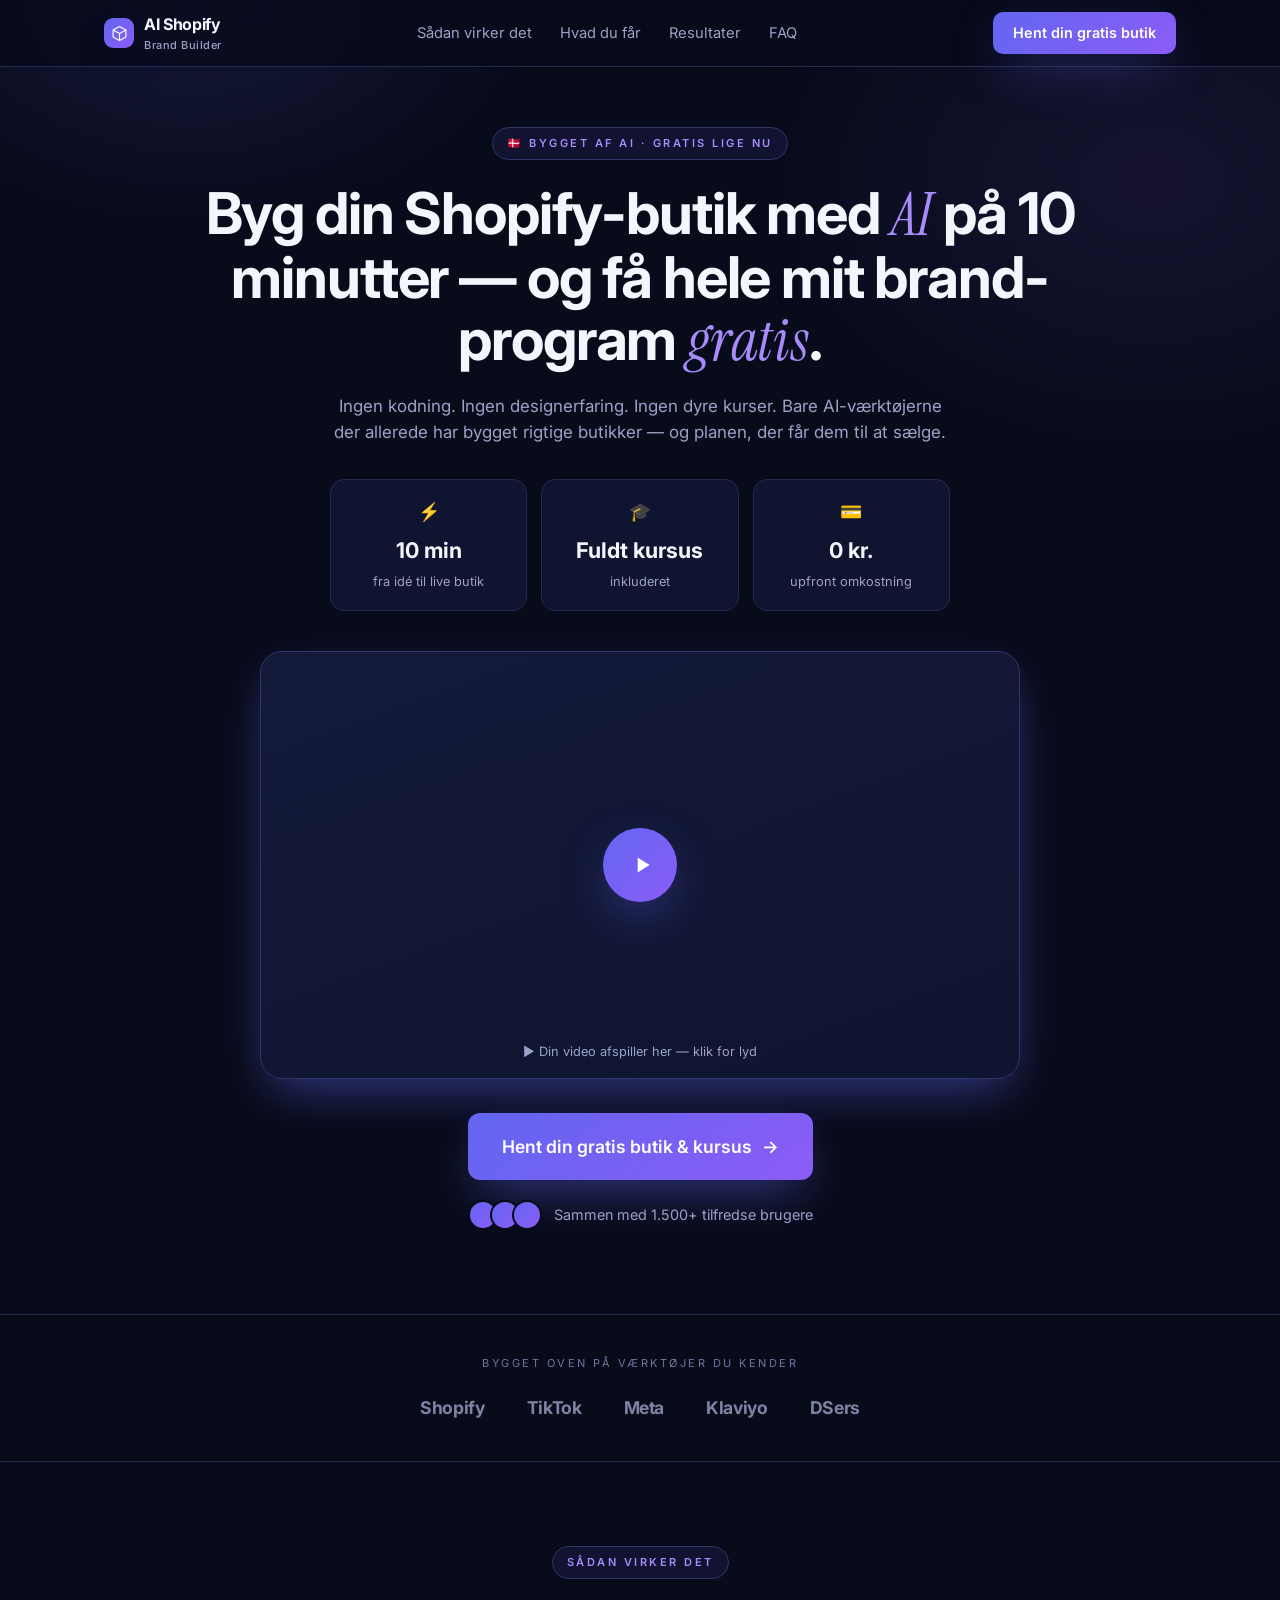
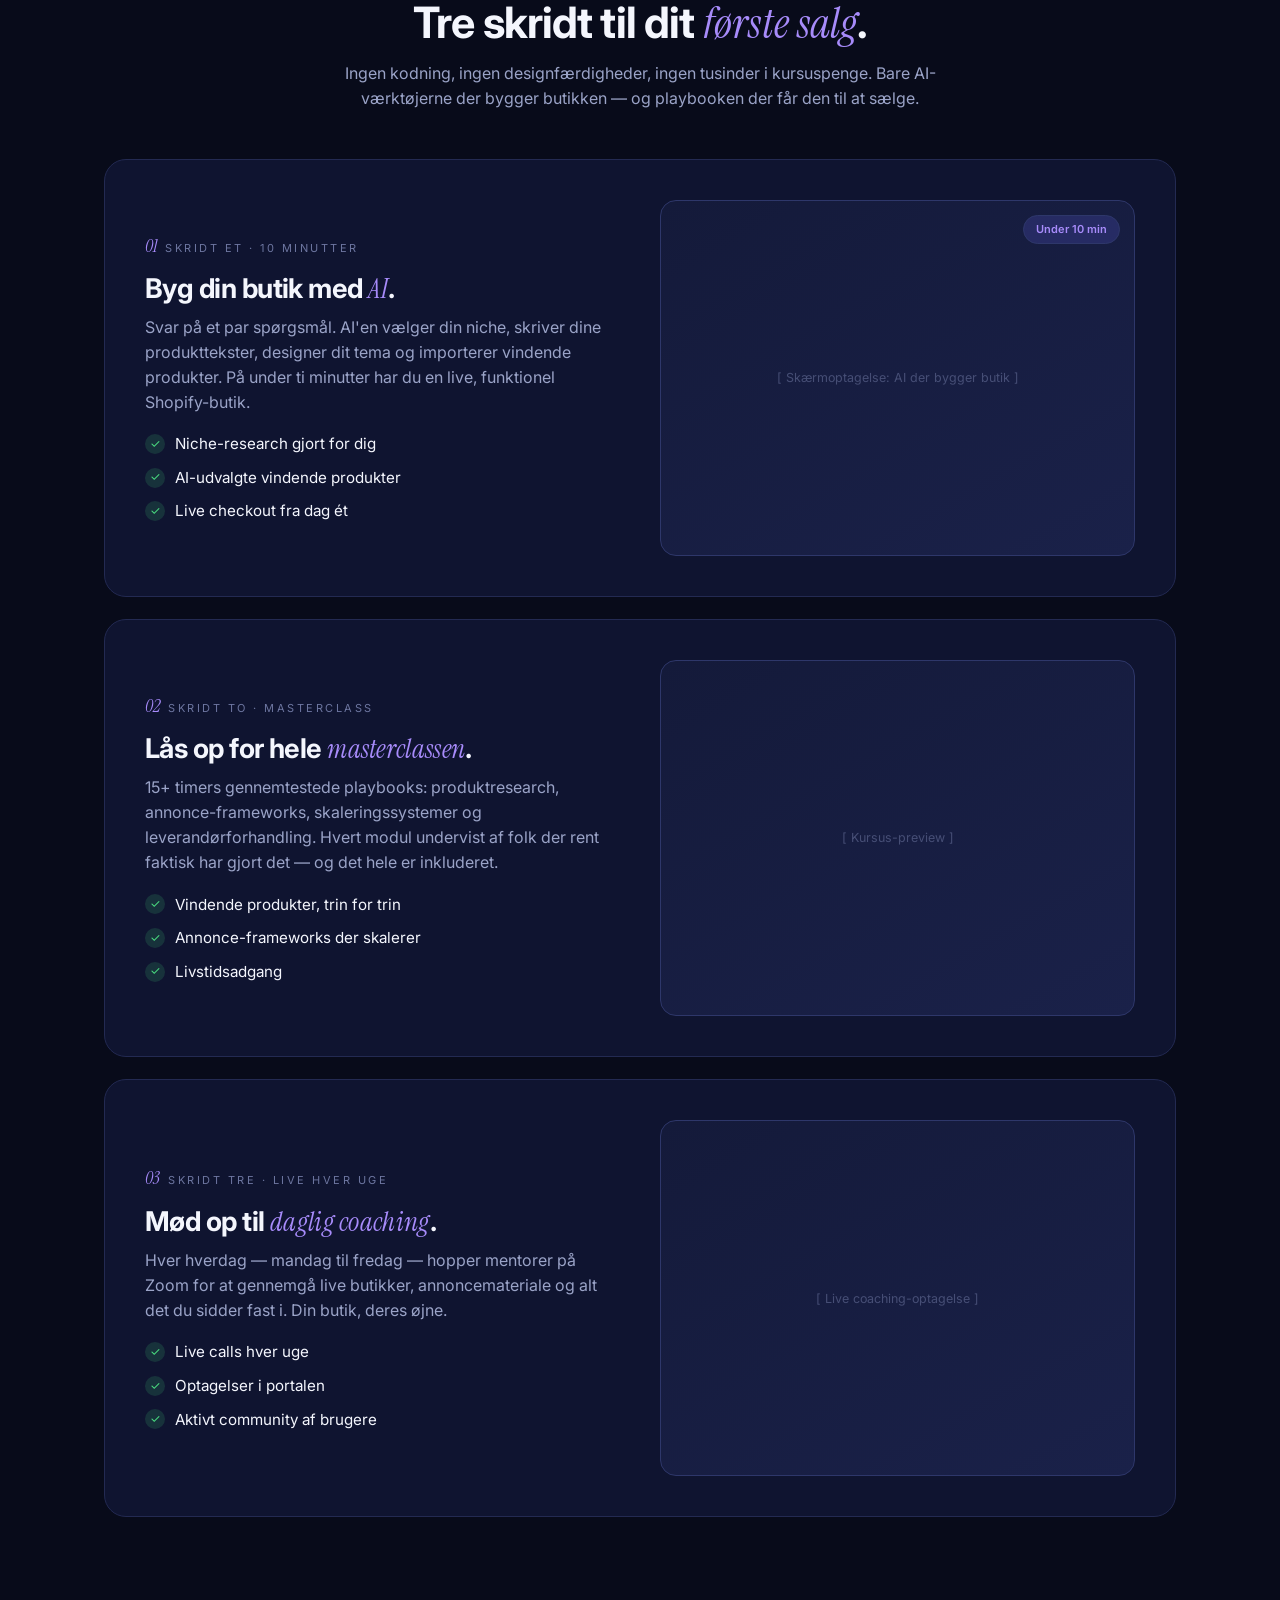
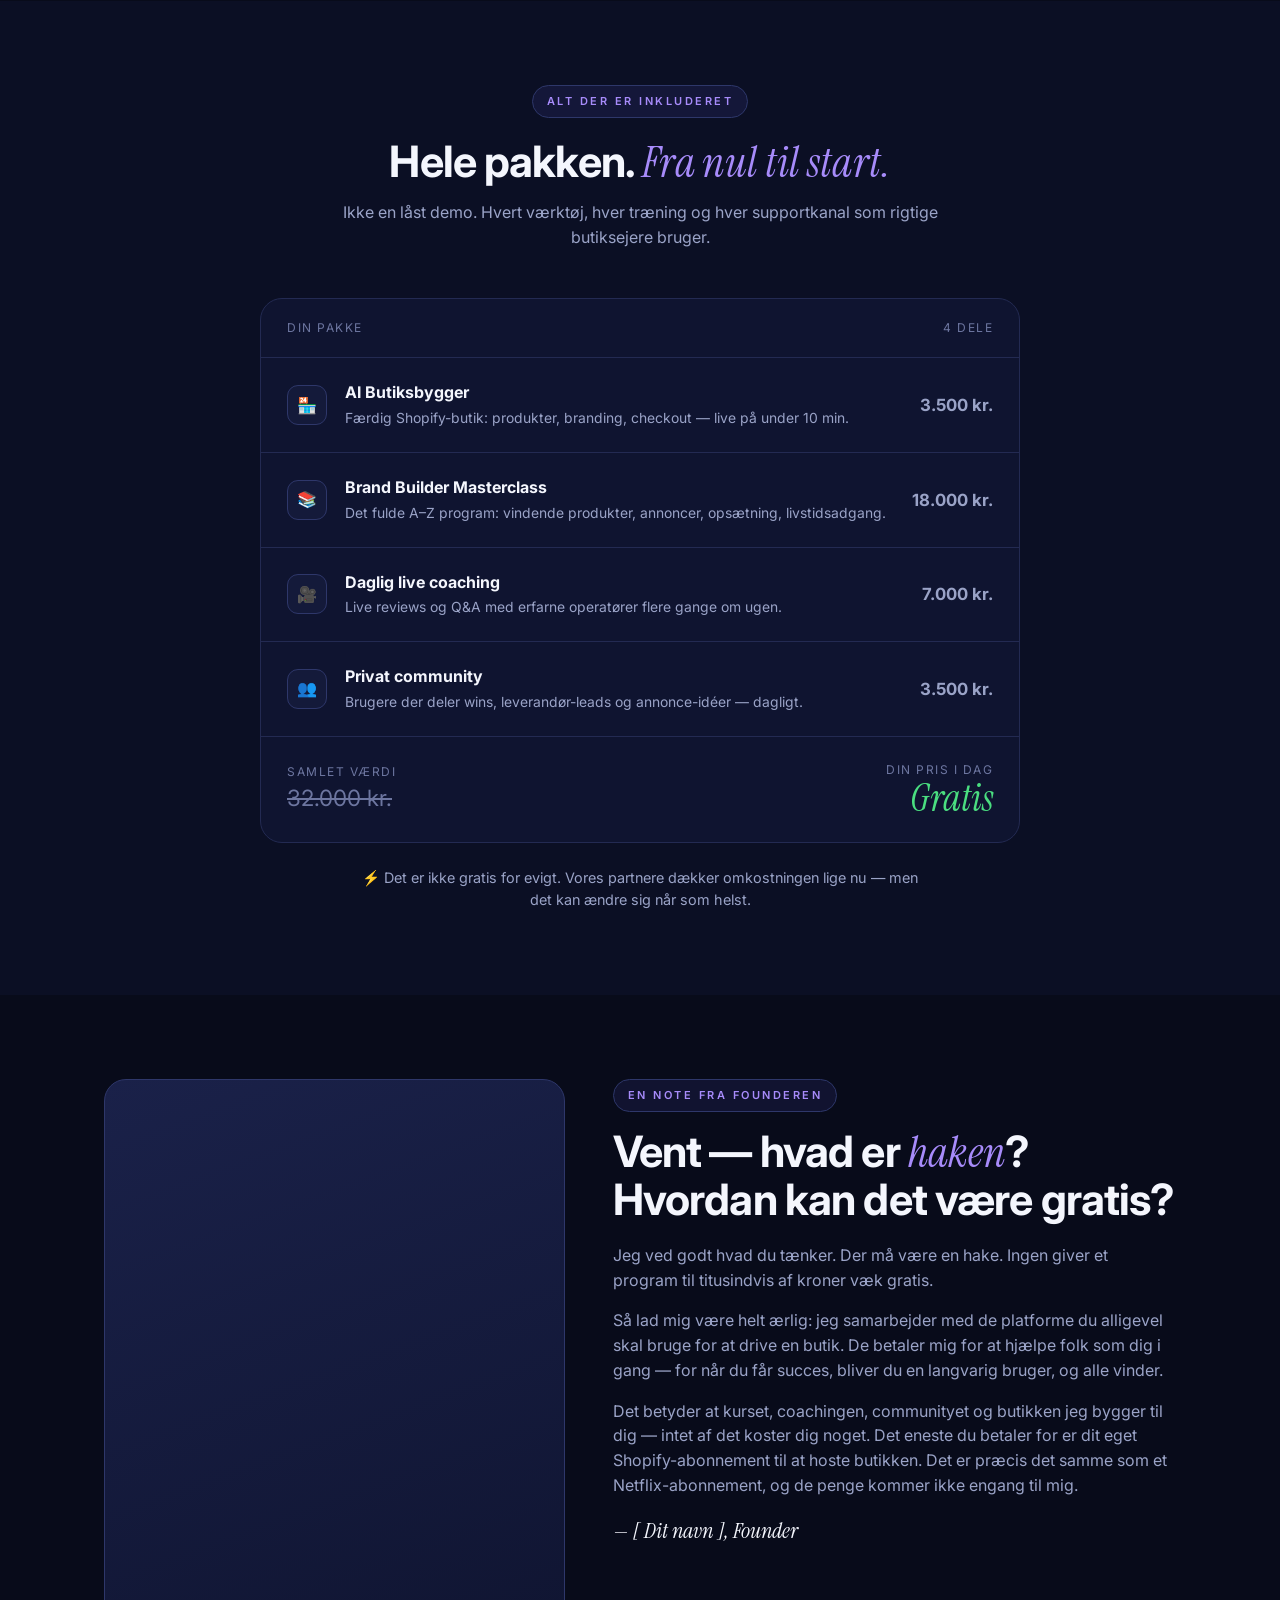
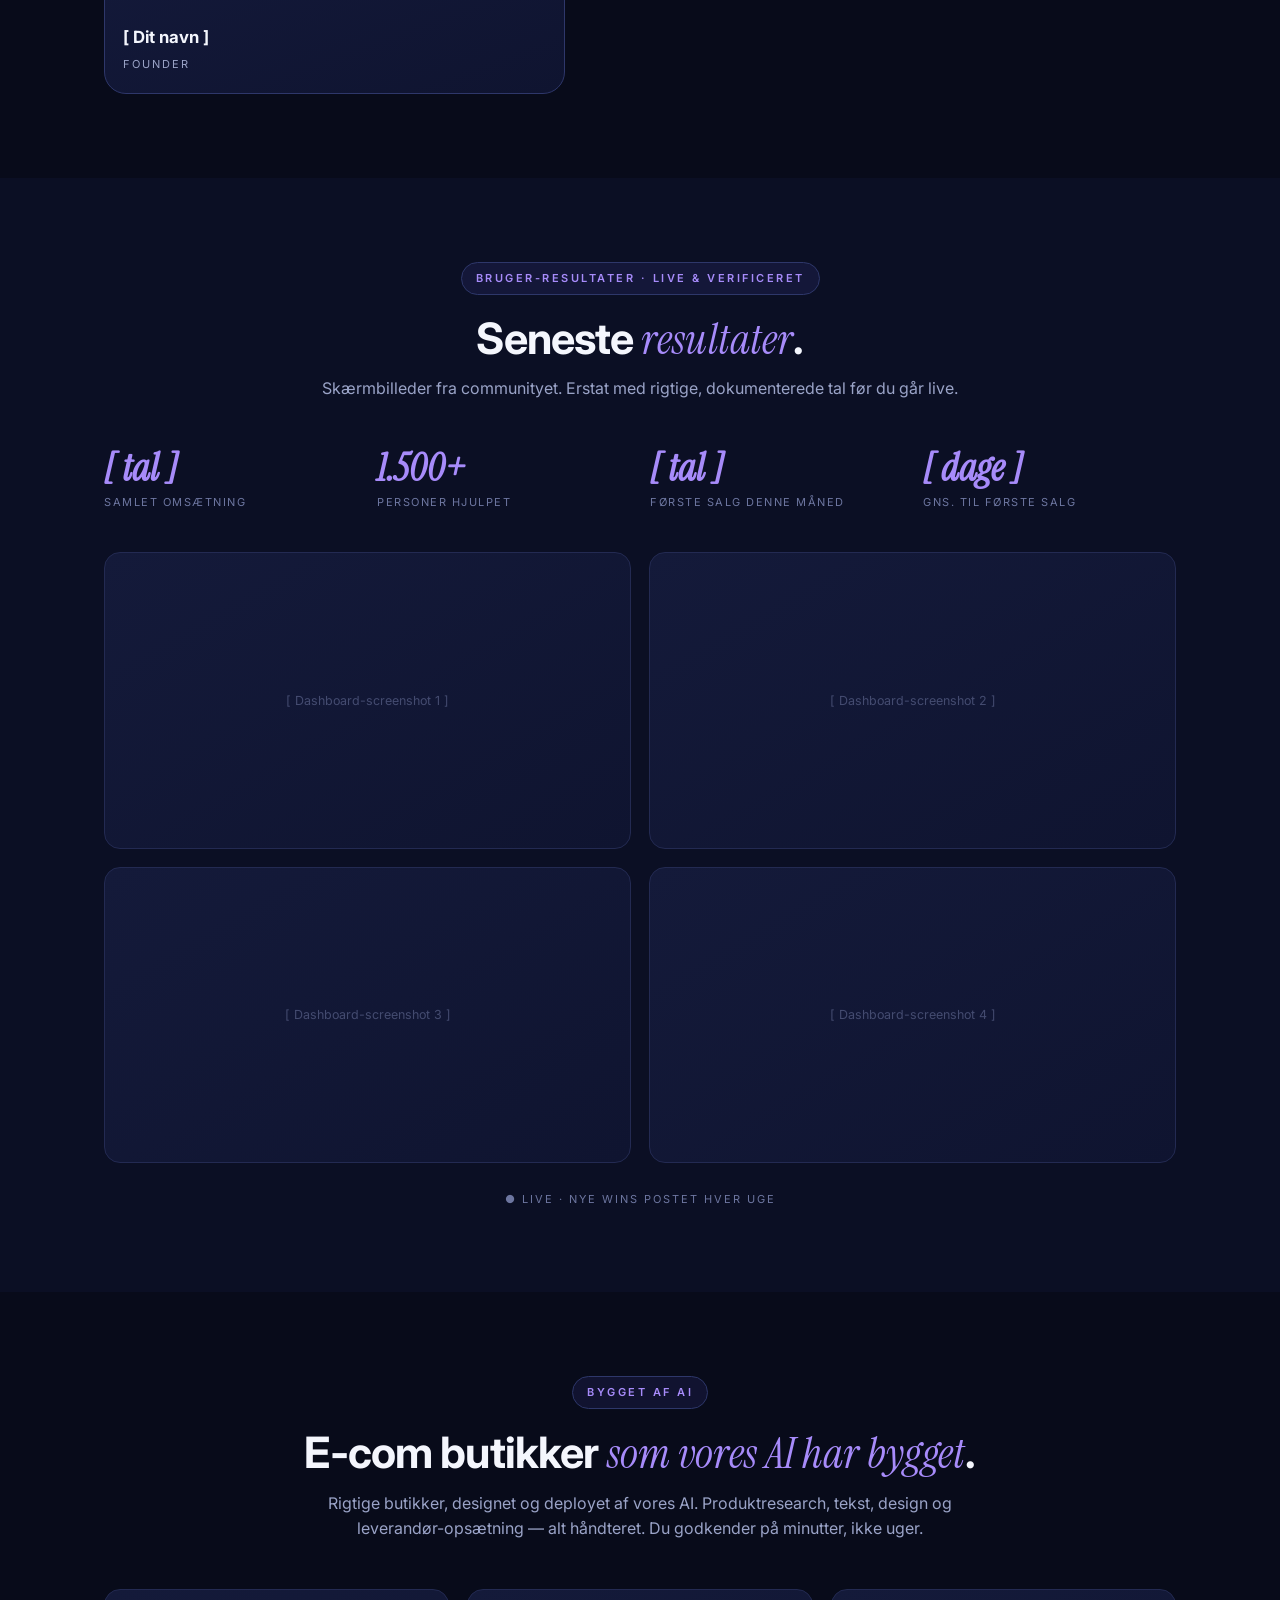
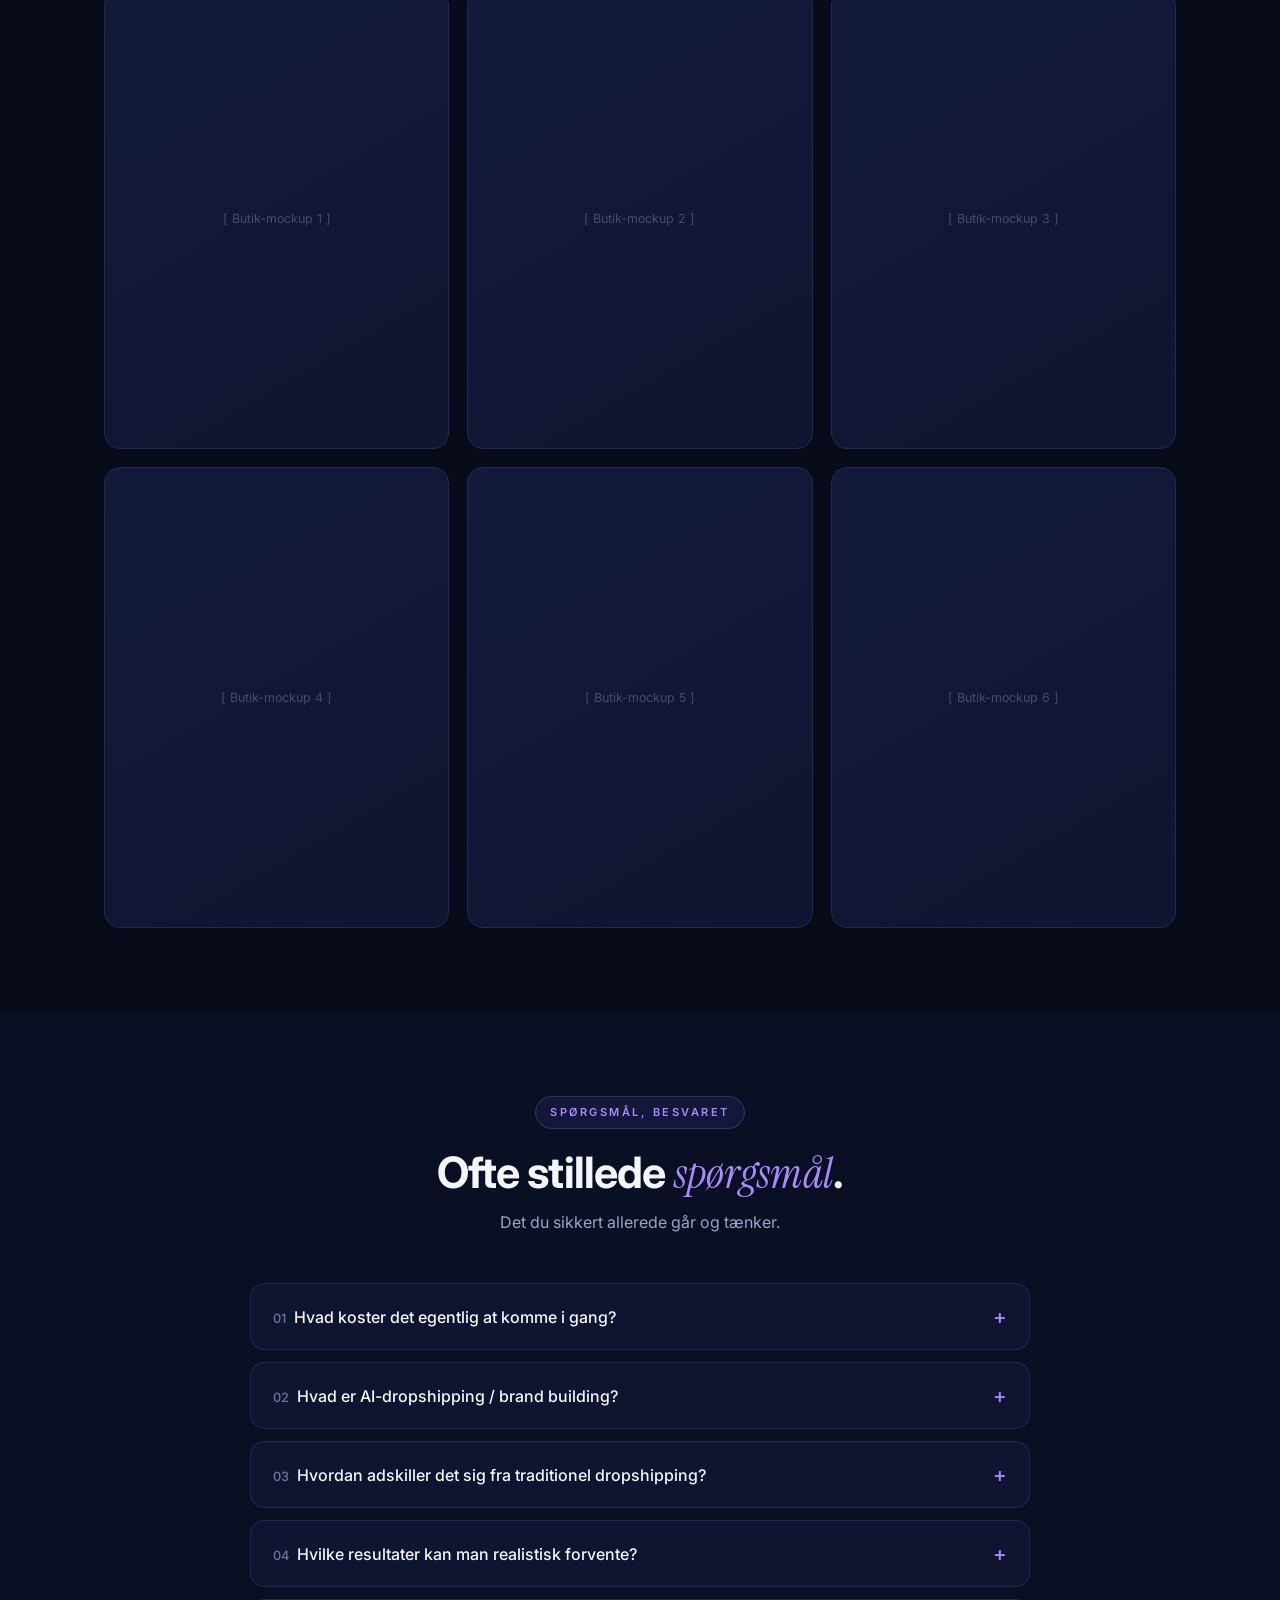
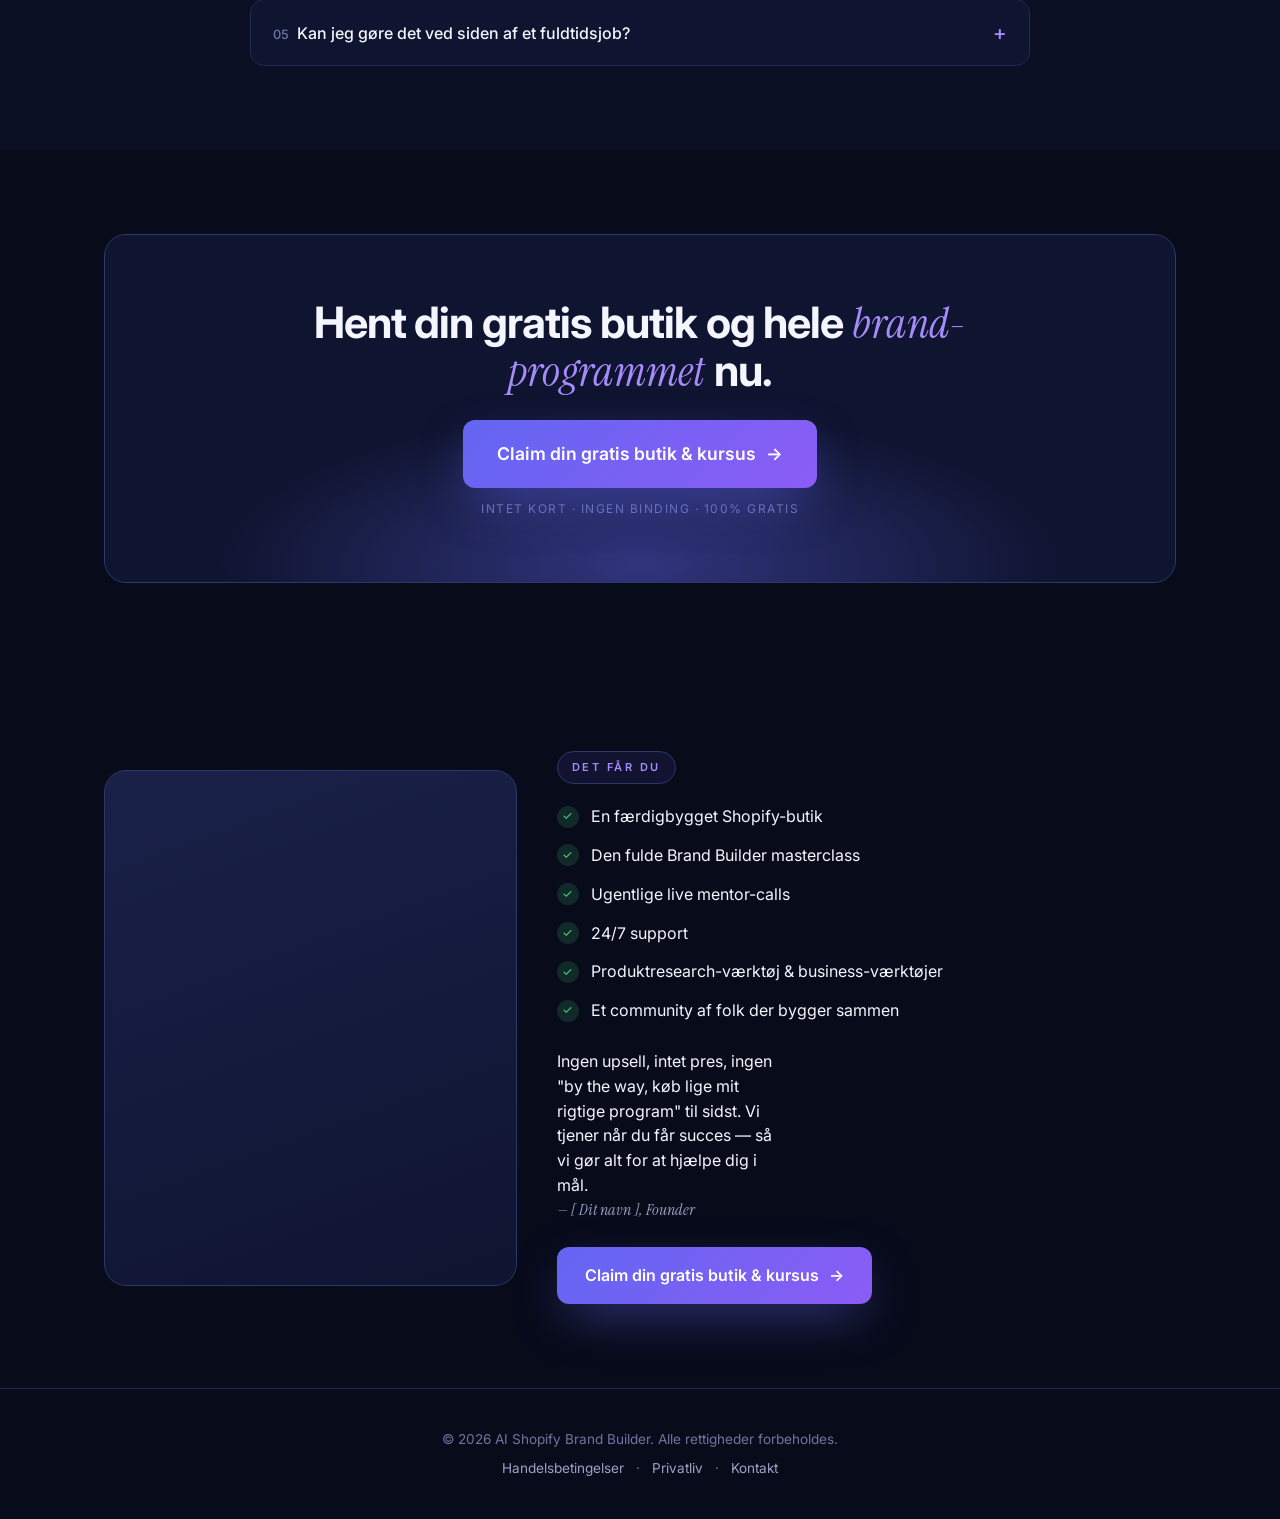
==== index.html @ dec0affe "Add files via upload" ====
<!DOCTYPE html>
<html lang="da">
<head>
  <meta charset="UTF-8" />
  <meta name="viewport" content="width=device-width, initial-scale=1.0" />
  <title>AI Shopify Brand Builder — Byg din butik med AI på 10 minutter</title>
  <meta name="description" content="Byg en færdig Shopify-butik med AI på under 10 minutter og få adgang til hele brand-programmet. Ingen kodning, ingen erfaring." />
  <link rel="preconnect" href="https://fonts.googleapis.com" />
  <link rel="preconnect" href="https://fonts.gstatic.com" crossorigin />
  <link href="https://fonts.googleapis.com/css2?family=Inter:wght@400;500;600;700&family=Instrument+Serif:ital@0;1&display=swap" rel="stylesheet" />
  <link rel="stylesheet" href="styles.css" />
</head>
<body>

  <!-- =============== NAV =============== -->
  <header class="nav">
    <div class="wrap row">
      <a class="brand" href="#">
        <span class="mark" aria-hidden="true">
          <svg viewBox="0 0 24 24" fill="none"><path d="M12 2 3 7v10l9 5 9-5V7l-9-5Z" stroke="#fff" stroke-width="1.6" stroke-linejoin="round"/><path d="M12 12 3 7M12 12l9-5M12 12v10" stroke="#fff" stroke-width="1.6" stroke-linejoin="round"/></svg>
        </span>
        <span>AI Shopify<br><small>Brand Builder</small></span>
      </a>
      <nav class="nav-links">
        <a href="#how">Sådan virker det</a>
        <a href="#included">Hvad du får</a>
        <a href="#results">Resultater</a>
        <a href="#faq">FAQ</a>
      </nav>
      <a class="btn" href="#claim">Hent din gratis butik</a>
    </div>
  </header>

  <!-- =============== HERO =============== -->
  <section class="hero">
    <div class="wrap">
      <span class="eyebrow">🇩🇰 Bygget af AI · Gratis lige nu</span>
      <h1>Byg din Shopify-butik med <em>AI</em> på 10 minutter — og få hele mit brand-program <em>gratis</em>.</h1>
      <p class="lead">Ingen kodning. Ingen designerfaring. Ingen dyre kurser. Bare AI-værktøjerne der allerede har bygget rigtige butikker — og planen, der får dem til at sælge.</p>

      <div class="hero-stats">
        <div class="stat-chip">
          <div class="ico">⚡</div>
          <b>10 min</b><span>fra idé til live butik</span>
        </div>
        <div class="stat-chip">
          <div class="ico">🎓</div>
          <b>Fuldt kursus</b><span>inkluderet</span>
        </div>
        <div class="stat-chip">
          <div class="ico">💳</div>
          <b>0 kr.</b><span>upfront omkostning</span>
        </div>
      </div>

      <!-- VSL: replace this block with your video embed (YouTube/Wistia/Vimeo iframe) -->
      <div class="vsl" role="button" tabindex="0" aria-label="Afspil video" data-video>
        <div class="play" aria-hidden="true"><svg viewBox="0 0 24 24" fill="#fff"><path d="M8 5v14l11-7L8 5Z"/></svg></div>
        <div class="vsl-label">▶ Din video afspiller her — klik for lyd</div>
      </div>

      <div class="hero-cta">
        <a class="btn lg" href="#claim">Hent din gratis butik &amp; kursus <span class="arrow">→</span></a>
        <div class="social-proof">
          <div class="avatars" aria-hidden="true"><span></span><span></span><span></span></div>
          <span>Sammen med 1.500+ tilfredse brugere</span>
        </div>
      </div>
    </div>
  </section>

  <!-- =============== PARTNERS =============== -->
  <div class="partners">
    <div class="wrap">
      <div class="label">Bygget oven på værktøjer du kender</div>
      <!-- Only list partners you actually work with. These are placeholders. -->
      <div class="partner-row">
        <span>Shopify</span><span>TikTok</span><span>Meta</span><span>Klaviyo</span><span>DSers</span>
      </div>
    </div>
  </div>

  <!-- =============== HOW IT WORKS =============== -->
  <section id="how">
    <div class="wrap">
      <div class="section-head">
        <span class="eyebrow">Sådan virker det</span>
        <h2>Tre skridt til dit <em>første salg</em>.</h2>
        <p>Ingen kodning, ingen designfærdigheder, ingen tusinder i kursuspenge. Bare AI-værktøjerne der bygger butikken — og playbooken der får den til at sælge.</p>
      </div>

      <div class="steps">
        <!-- Step 1 -->
        <article class="step">
          <div class="step-body">
            <div><span class="num">01</span><span class="kicker">Skridt et · 10 minutter</span></div>
            <h3>Byg din butik med <em>AI</em>.</h3>
            <p>Svar på et par spørgsmål. AI'en vælger din niche, skriver dine produkttekster, designer dit tema og importerer vindende produkter. På under ti minutter har du en live, funktionel Shopify-butik.</p>
            <ul class="checks">
              <li><span class="tick">✓</span> Niche-research gjort for dig</li>
              <li><span class="tick">✓</span> AI-udvalgte vindende produkter</li>
              <li><span class="tick">✓</span> Live checkout fra dag ét</li>
            </ul>
          </div>
          <div class="step-media"><span class="badge">Under 10 min</span><span class="ph">[ Skærmoptagelse: AI der bygger butik ]</span></div>
        </article>

        <!-- Step 2 -->
        <article class="step">
          <div class="step-body">
            <div><span class="num">02</span><span class="kicker">Skridt to · masterclass</span></div>
            <h3>Lås op for hele <em>masterclassen</em>.</h3>
            <p>15+ timers gennemtestede playbooks: produktresearch, annonce-frameworks, skaleringssystemer og leverandørforhandling. Hvert modul undervist af folk der rent faktisk har gjort det — og det hele er inkluderet.</p>
            <ul class="checks">
              <li><span class="tick">✓</span> Vindende produkter, trin for trin</li>
              <li><span class="tick">✓</span> Annonce-frameworks der skalerer</li>
              <li><span class="tick">✓</span> Livstidsadgang</li>
            </ul>
          </div>
          <div class="step-media"><span class="ph">[ Kursus-preview ]</span></div>
        </article>

        <!-- Step 3 -->
        <article class="step">
          <div class="step-body">
            <div><span class="num">03</span><span class="kicker">Skridt tre · live hver uge</span></div>
            <h3>Mød op til <em>daglig coaching</em>.</h3>
            <p>Hver hverdag — mandag til fredag — hopper mentorer på Zoom for at gennemgå live butikker, annoncemateriale og alt det du sidder fast i. Din butik, deres øjne.</p>
            <ul class="checks">
              <li><span class="tick">✓</span> Live calls hver uge</li>
              <li><span class="tick">✓</span> Optagelser i portalen</li>
              <li><span class="tick">✓</span> Aktivt community af brugere</li>
            </ul>
          </div>
          <div class="step-media"><span class="ph">[ Live coaching-optagelse ]</span></div>
        </article>
      </div>
    </div>
  </section>

  <!-- =============== VALUE STACK =============== -->
  <section id="included" style="background: var(--bg-2);">
    <div class="wrap">
      <div class="section-head">
        <span class="eyebrow">Alt der er inkluderet</span>
        <h2>Hele pakken. <em>Fra nul til start.</em></h2>
        <p>Ikke en låst demo. Hvert værktøj, hver træning og hver supportkanal som rigtige butiksejere bruger.</p>
      </div>

      <div class="stack-card">
        <div class="stack-head"><span>Din pakke</span><span>4 dele</span></div>

        <div class="stack-item">
          <span class="si-ico">🏪</span>
          <div class="si-body"><b>AI Butiksbygger</b><span>Færdig Shopify-butik: produkter, branding, checkout — live på under 10 min.</span></div>
          <span class="si-price">3.500 kr.</span>
        </div>
        <div class="stack-item">
          <span class="si-ico">📚</span>
          <div class="si-body"><b>Brand Builder Masterclass</b><span>Det fulde A–Z program: vindende produkter, annoncer, opsætning, livstidsadgang.</span></div>
          <span class="si-price">18.000 kr.</span>
        </div>
        <div class="stack-item">
          <span class="si-ico">🎥</span>
          <div class="si-body"><b>Daglig live coaching</b><span>Live reviews og Q&amp;A med erfarne operatører flere gange om ugen.</span></div>
          <span class="si-price">7.000 kr.</span>
        </div>
        <div class="stack-item">
          <span class="si-ico">👥</span>
          <div class="si-body"><b>Privat community</b><span>Brugere der deler wins, leverandør-leads og annonce-idéer — dagligt.</span></div>
          <span class="si-price">3.500 kr.</span>
        </div>

        <div class="stack-total">
          <div>
            <div class="tl">Samlet værdi</div>
            <div class="old">32.000 kr.</div>
          </div>
          <div style="text-align:right;">
            <div class="tl">Din pris i dag</div>
            <div class="free">Gratis</div>
          </div>
        </div>
      </div>
      <p class="stack-note">⚡ Det er ikke gratis for evigt. Vores partnere dækker omkostningen lige nu — men det kan ændre sig når som helst.</p>
    </div>
  </section>

  <!-- =============== FOUNDER NOTE =============== -->
  <section id="founder">
    <div class="wrap founder">
      <div class="founder-card">
        <div class="tag"><b>[ Dit navn ]</b><span>Founder</span></div>
      </div>
      <div class="founder-body">
        <span class="eyebrow">En note fra founderen</span>
        <h2>Vent — hvad er <em>haken</em>? Hvordan kan det være gratis?</h2>
        <p>Jeg ved godt hvad du tænker. Der må være en hake. Ingen giver et program til titusindvis af kroner væk gratis.</p>
        <p>Så lad mig være helt ærlig: jeg samarbejder med de platforme du alligevel skal bruge for at drive en butik. De betaler mig for at hjælpe folk som dig i gang — for når du får succes, bliver du en langvarig bruger, og alle vinder.</p>
        <p>Det betyder at kurset, coachingen, communityet og butikken jeg bygger til dig — intet af det koster dig noget. Det eneste du betaler for er dit eget Shopify-abonnement til at hoste butikken. Det er præcis det samme som et Netflix-abonnement, og de penge kommer ikke engang til mig.</p>
        <p class="signature">— [ Dit navn ], Founder</p>
      </div>
    </div>
  </section>

  <!-- =============== STUDENT RESULTS =============== -->
  <!--
    ⚠️ VIGTIGT: Erstat tallene og screenshots herunder med RIGTIGE, dokumenterbare resultater.
    Påstande om indtjening skal kunne bevises (Forbrugerombudsmanden / markedsføringsloven).
    Lad felterne stå tomme indtil du har ægte data.
  -->
  <section id="results" style="background: var(--bg-2);">
    <div class="wrap">
      <div class="section-head">
        <span class="eyebrow">Bruger-resultater · live &amp; verificeret</span>
        <h2>Seneste <em>resultater</em>.</h2>
        <p>Skærmbilleder fra communityet. Erstat med rigtige, dokumenterede tal før du går live.</p>
      </div>

      <div class="result-stats">
        <div class="rs"><b>[ tal ]</b><span>Samlet omsætning</span></div>
        <div class="rs"><b>1.500+</b><span>Personer hjulpet</span></div>
        <div class="rs"><b>[ tal ]</b><span>Første salg denne måned</span></div>
        <div class="rs"><b>[ dage ]</b><span>Gns. til første salg</span></div>
      </div>

      <div class="result-grid">
        <div class="result-shot"><span class="ph">[ Dashboard-screenshot 1 ]</span></div>
        <div class="result-shot"><span class="ph">[ Dashboard-screenshot 2 ]</span></div>
        <div class="result-shot"><span class="ph">[ Dashboard-screenshot 3 ]</span></div>
        <div class="result-shot"><span class="ph">[ Dashboard-screenshot 4 ]</span></div>
      </div>
      <div class="result-caption">● Live · nye wins postet hver uge</div>
    </div>
  </section>

  <!-- =============== STORE SHOWCASE =============== -->
  <section id="stores">
    <div class="wrap">
      <div class="section-head">
        <span class="eyebrow">Bygget af AI</span>
        <h2>E-com butikker <em>som vores AI har bygget</em>.</h2>
        <p>Rigtige butikker, designet og deployet af vores AI. Produktresearch, tekst, design og leverandør-opsætning — alt håndteret. Du godkender på minutter, ikke uger.</p>
      </div>

      <div class="store-grid">
        <div class="store-shot"><span class="ph">[ Butik-mockup 1 ]</span></div>
        <div class="store-shot"><span class="ph">[ Butik-mockup 2 ]</span></div>
        <div class="store-shot"><span class="ph">[ Butik-mockup 3 ]</span></div>
        <div class="store-shot"><span class="ph">[ Butik-mockup 4 ]</span></div>
        <div class="store-shot"><span class="ph">[ Butik-mockup 5 ]</span></div>
        <div class="store-shot"><span class="ph">[ Butik-mockup 6 ]</span></div>
      </div>
    </div>
  </section>

  <!-- =============== FAQ =============== -->
  <section id="faq" style="background: var(--bg-2);">
    <div class="wrap">
      <div class="section-head">
        <span class="eyebrow">Spørgsmål, besvaret</span>
        <h2>Ofte stillede <em>spørgsmål</em>.</h2>
        <p>Det du sikkert allerede går og tænker.</p>
      </div>

      <div class="faq">
        <div class="faq-item">
          <button class="faq-q"><span><span class="n">01</span> Hvad koster det egentlig at komme i gang?</span><span class="pm">+</span></button>
          <div class="faq-a"><p>Selve programmet — butik, kursus, coaching og community — er gratis via vores partnere. Den eneste faste udgift er dit Shopify-abonnement til at hoste butikken, plus et annoncebudget du selv styrer, når du er klar til at markedsføre.</p></div>
        </div>
        <div class="faq-item">
          <button class="faq-q"><span><span class="n">02</span> Hvad er AI-dropshipping / brand building?</span><span class="pm">+</span></button>
          <div class="faq-a"><p>Det er at bruge AI til at gøre det tunge arbejde — finde produkter, skrive tekster, designe butikken — så du kan fokusere på at opbygge et rigtigt brand i stedet for at bruge uger på setup.</p></div>
        </div>
        <div class="faq-item">
          <button class="faq-q"><span><span class="n">03</span> Hvordan adskiller det sig fra traditionel dropshipping?</span><span class="pm">+</span></button>
          <div class="faq-a"><p>Traditionel dropshipping kræver at du selv gør alt manuelt. Her bygger AI'en fundamentet, og fokus er på at skabe et brand med genkøb — ikke bare enkeltsalg af tilfældige produkter.</p></div>
        </div>
        <div class="faq-item">
          <button class="faq-q"><span><span class="n">04</span> Hvilke resultater kan man realistisk forvente?</span><span class="pm">+</span></button>
          <div class="faq-a"><p>Ærligt: resultater varierer og afhænger af din indsats, dit budget og dit marked. De fleste bruger tid på at lære før de ser salg. Undgå at love bestemte indtægter — hold det realistisk.</p></div>
        </div>
        <div class="faq-item">
          <button class="faq-q"><span><span class="n">05</span> Kan jeg gøre det ved siden af et fuldtidsjob?</span><span class="pm">+</span></button>
          <div class="faq-a"><p>Ja. Setup tager minutter, og coaching-optagelser ligger i portalen, så du kan følge med i dit eget tempo. Mange starter ved siden af deres almindelige arbejde.</p></div>
        </div>
      </div>
    </div>
  </section>

  <!-- =============== FINAL CTA =============== -->
  <section id="claim">
    <div class="wrap">
      <div class="cta-band">
        <h2>Hent din gratis butik og hele <em>brand-programmet</em> nu.</h2>
        <a class="btn lg" href="secure-spot.html">Claim din gratis butik &amp; kursus <span class="arrow">→</span></a>
        <div class="substack">Intet kort · ingen binding · 100% gratis</div>
      </div>
    </div>
  </section>

  <!-- =============== RECAP =============== -->
  <section id="recap">
    <div class="wrap recap">
      <div class="recap-card"></div>
      <div>
        <span class="eyebrow">Det får du</span>
        <ul>
          <li><span class="tick">✓</span> En færdigbygget Shopify-butik</li>
          <li><span class="tick">✓</span> Den fulde Brand Builder masterclass</li>
          <li><span class="tick">✓</span> Ugentlige live mentor-calls</li>
          <li><span class="tick">✓</span> 24/7 support</li>
          <li><span class="tick">✓</span> Produktresearch-værktøj &amp; business-værktøjer</li>
          <li><span class="tick">✓</span> Et community af folk der bygger sammen</li>
        </ul>
        <p class="recap">Ingen upsell, intet pres, ingen "by the way, køb lige mit rigtige program" til sidst. Vi tjener når du får succes — så vi gør alt for at hjælpe dig i mål.</p>
        <p class="signature">— [ Dit navn ], Founder</p>
        <br>
        <a class="btn" href="secure-spot.html">Claim din gratis butik &amp; kursus <span class="arrow">→</span></a>
      </div>
    </div>
  </section>

  <!-- =============== FOOTER =============== -->
  <footer>
    <div class="wrap">
      © 2026 AI Shopify Brand Builder. Alle rettigheder forbeholdes.
      <div class="foot-links"><a href="#">Handelsbetingelser</a> · <a href="#">Privatliv</a> · <a href="#">Kontakt</a></div>
    </div>
  </footer>

  <script src="script.js"></script>
</body>
</html>
---- styles.css ----
/* =========================================================
   AI Shopify Brand Builder — shared styles
   Dark editorial funnel theme. Edit tokens below to rebrand.
   ========================================================= */

:root {
  --bg:        #080b1a;
  --bg-2:      #0b0f24;
  --surface:   #0f1430;
  --surface-2: #141a3a;
  --border:    #232a52;
  --border-2:  #2e376a;

  --text:      #f4f6fd;
  --muted:     #9aa3c7;
  --muted-2:   #6d76a0;

  --brand:     #6366f1;
  --brand-2:   #8b5cf6;
  --brand-3:   #a78bfa;
  --success:   #4ade80;
  --danger:    #f87171;

  --grad: linear-gradient(135deg, #6366f1 0%, #8b5cf6 100%);
  --glow: 0 18px 50px -12px rgba(99, 102, 241, .55);

  --radius: 16px;
  --radius-lg: 22px;
  --maxw: 1120px;

  --serif: "Instrument Serif", Georgia, serif;
  --sans: "Inter", -apple-system, BlinkMacSystemFont, "Segoe UI", sans-serif;
}

* { box-sizing: border-box; margin: 0; padding: 0; }

html { scroll-behavior: smooth; }

body {
  font-family: var(--sans);
  background: var(--bg);
  color: var(--text);
  line-height: 1.55;
  -webkit-font-smoothing: antialiased;
  overflow-x: hidden;
}

/* subtle ambient glows in the page background */
body::before {
  content: "";
  position: fixed;
  inset: 0;
  background:
    radial-gradient(600px 400px at 15% 0%, rgba(99,102,241,.14), transparent 60%),
    radial-gradient(700px 500px at 90% 20%, rgba(139,92,246,.10), transparent 60%);
  pointer-events: none;
  z-index: 0;
}

.wrap { position: relative; z-index: 1; max-width: var(--maxw); margin: 0 auto; padding: 0 24px; }

a { color: inherit; text-decoration: none; }

em, .em {
  font-family: var(--serif);
  font-style: italic;
  font-weight: 400;
  color: var(--brand-3);
  letter-spacing: .3px;
}

/* ---------- eyebrow / labels ---------- */
.eyebrow {
  display: inline-flex;
  align-items: center;
  gap: 8px;
  font-size: 11px;
  font-weight: 600;
  letter-spacing: 2.5px;
  text-transform: uppercase;
  color: var(--brand-3);
  background: rgba(99,102,241,.10);
  border: 1px solid var(--border-2);
  border-radius: 999px;
  padding: 7px 14px;
}
.eyebrow.warn { color: var(--danger); background: rgba(248,113,113,.10); border-color: rgba(248,113,113,.35); }

/* ---------- headings ---------- */
h1, h2, h3 { font-weight: 700; letter-spacing: -0.02em; line-height: 1.08; }
h1 { font-size: clamp(2.1rem, 5vw, 3.6rem); }
h2 { font-size: clamp(1.7rem, 3.6vw, 2.7rem); }
h3 { font-size: 1.15rem; }
.lead { color: var(--muted); font-size: 1.06rem; max-width: 620px; }

/* ---------- buttons ---------- */
.btn {
  display: inline-flex;
  align-items: center;
  justify-content: center;
  gap: 10px;
  font-family: var(--sans);
  font-size: 1rem;
  font-weight: 600;
  color: #fff;
  background: var(--grad);
  border: none;
  border-radius: 12px;
  padding: 16px 28px;
  cursor: pointer;
  box-shadow: var(--glow);
  transition: transform .15s ease, box-shadow .15s ease, filter .15s ease;
}
.btn:hover { transform: translateY(-2px); filter: brightness(1.06); box-shadow: 0 24px 60px -12px rgba(99,102,241,.7); }
.btn:focus-visible { outline: 3px solid var(--brand-3); outline-offset: 3px; }
.btn.block { width: 100%; }
.btn.lg { padding: 20px 34px; font-size: 1.1rem; }
.btn.ghost { background: transparent; border: 1px solid var(--border-2); box-shadow: none; color: var(--text); }
.btn.ghost:hover { background: var(--surface-2); box-shadow: none; }
.btn .arrow { transition: transform .15s ease; }
.btn:hover .arrow { transform: translateX(3px); }

.substack { margin-top: 12px; font-size: 12px; letter-spacing: 1.5px; text-transform: uppercase; color: var(--muted-2); }

/* ---------- nav ---------- */
.nav {
  position: sticky; top: 0; z-index: 50;
  backdrop-filter: blur(14px);
  background: rgba(8,11,26,.72);
  border-bottom: 1px solid var(--border);
}
.nav .row { display: flex; align-items: center; justify-content: space-between; height: 66px; }
.brand { display: flex; align-items: center; gap: 10px; font-weight: 700; letter-spacing: -.02em; }
.brand .mark {
  width: 30px; height: 30px; border-radius: 9px; background: var(--grad);
  display: grid; place-items: center; box-shadow: var(--glow); flex: none;
}
.brand .mark svg { width: 17px; height: 17px; }
.brand small { display: block; font-size: 11px; font-weight: 500; color: var(--muted); letter-spacing: .5px; }
.nav-links { display: flex; align-items: center; gap: 28px; }
.nav-links a { font-size: .92rem; color: var(--muted); transition: color .15s; }
.nav-links a:hover { color: var(--text); }
.nav .btn { padding: 10px 20px; font-size: .9rem; border-radius: 10px; }

/* ---------- sections ---------- */
section { position: relative; z-index: 1; padding: 84px 0; }
.section-head { text-align: center; max-width: 680px; margin: 0 auto 48px; }
.section-head .eyebrow { margin-bottom: 20px; }
.section-head p { color: var(--muted); margin-top: 14px; }

/* ---------- hero ---------- */
.hero { padding-top: 60px; text-align: center; }
.hero h1 { max-width: 900px; margin: 22px auto 0; }
.hero .lead { margin: 20px auto 0; }
.hero-stats {
  display: grid; grid-template-columns: repeat(3, 1fr); gap: 14px;
  max-width: 620px; margin: 34px auto 0;
}
.stat-chip {
  background: var(--surface); border: 1px solid var(--border);
  border-radius: 14px; padding: 18px 12px;
}
.stat-chip .ico { color: var(--brand-3); font-size: 18px; margin-bottom: 8px; }
.stat-chip b { display: block; font-size: 1.35rem; }
.stat-chip span { font-size: .8rem; color: var(--muted); }

/* video / VSL frame */
.vsl {
  position: relative; margin: 40px auto 0; max-width: 760px;
  aspect-ratio: 16/9; border-radius: var(--radius-lg);
  border: 1px solid var(--border-2);
  background: linear-gradient(160deg, var(--surface-2), var(--surface));
  overflow: hidden; box-shadow: var(--glow);
  display: grid; place-items: center; cursor: pointer;
}
.vsl .play {
  width: 74px; height: 74px; border-radius: 50%; background: var(--grad);
  display: grid; place-items: center; box-shadow: var(--glow);
  transition: transform .18s ease;
}
.vsl:hover .play { transform: scale(1.08); }
.vsl .play svg { width: 26px; height: 26px; margin-left: 4px; }
.vsl .vsl-label { position: absolute; bottom: 16px; left: 0; right: 0; text-align: center; font-size: .8rem; color: var(--muted); }

.hero-cta { margin-top: 34px; display: flex; flex-direction: column; align-items: center; }
.social-proof { display: flex; align-items: center; gap: 12px; margin-top: 20px; color: var(--muted); font-size: .9rem; }
.avatars { display: flex; }
.avatars span {
  width: 30px; height: 30px; border-radius: 50%; margin-left: -8px;
  border: 2px solid var(--bg); background: var(--grad);
}
.avatars span:first-child { margin-left: 0; }

/* ---------- partners ---------- */
.partners { border-top: 1px solid var(--border); border-bottom: 1px solid var(--border); padding: 40px 0; }
.partners .label { text-align: center; font-size: 11px; letter-spacing: 2.5px; text-transform: uppercase; color: var(--muted-2); margin-bottom: 22px; }
.partner-row { display: flex; flex-wrap: wrap; justify-content: center; align-items: center; gap: 42px; opacity: .8; }
.partner-row span { font-weight: 700; font-size: 1.1rem; color: var(--muted); letter-spacing: -.02em; }

/* ---------- steps ---------- */
.steps { display: grid; gap: 22px; }
.step {
  display: grid; grid-template-columns: 1fr 1fr; gap: 40px; align-items: center;
  background: var(--surface); border: 1px solid var(--border);
  border-radius: var(--radius-lg); padding: 40px;
}
.step:nth-child(even) .step-media { order: 2; }
.step .num { font-family: var(--serif); font-style: italic; font-size: 1.1rem; color: var(--brand-3); }
.step .kicker { font-size: 11px; letter-spacing: 2.5px; text-transform: uppercase; color: var(--muted-2); margin-left: 8px; }
.step h3 { font-size: 1.7rem; margin: 14px 0 12px; }
.step p { color: var(--muted); }
.checks { list-style: none; margin-top: 18px; display: grid; gap: 10px; }
.checks li { display: flex; align-items: center; gap: 10px; font-size: .95rem; }
.checks .tick {
  width: 20px; height: 20px; border-radius: 50%; flex: none;
  background: rgba(74,222,128,.15); color: var(--success);
  display: grid; place-items: center; font-size: 12px;
}
.step-media {
  aspect-ratio: 4/3; border-radius: var(--radius); overflow: hidden;
  border: 1px solid var(--border-2);
  background: linear-gradient(150deg, var(--surface-2), #1a2149);
  display: grid; place-items: center; color: var(--muted-2); font-size: .85rem;
  position: relative;
}
.step-media .badge {
  position: absolute; top: 14px; right: 14px; font-size: 11px; font-weight: 600;
  background: rgba(99,102,241,.2); border: 1px solid var(--border-2);
  padding: 5px 12px; border-radius: 999px; color: var(--brand-3);
}

/* ---------- value stack ---------- */
.stack-card {
  max-width: 760px; margin: 0 auto;
  background: var(--surface); border: 1px solid var(--border);
  border-radius: var(--radius-lg); overflow: hidden;
}
.stack-head { display: flex; justify-content: space-between; align-items: center; padding: 20px 26px; border-bottom: 1px solid var(--border); font-size: 12px; letter-spacing: 1.5px; text-transform: uppercase; color: var(--muted-2); }
.stack-item { display: flex; align-items: center; gap: 18px; padding: 22px 26px; border-bottom: 1px solid var(--border); }
.stack-item .si-ico { width: 40px; height: 40px; flex: none; border-radius: 11px; background: var(--surface-2); border: 1px solid var(--border-2); display: grid; place-items: center; color: var(--brand-3); }
.stack-item .si-body { flex: 1; }
.stack-item .si-body b { display: block; font-size: 1rem; }
.stack-item .si-body span { font-size: .87rem; color: var(--muted); }
.stack-item .si-price { font-weight: 700; font-size: 1.05rem; color: var(--muted); }
.stack-total { display: flex; justify-content: space-between; align-items: center; padding: 24px 26px; }
.stack-total .tl { font-size: 12px; letter-spacing: 1.5px; text-transform: uppercase; color: var(--muted-2); }
.stack-total .old { text-decoration: line-through; color: var(--muted-2); font-size: 1.4rem; }
.stack-total .free { font-family: var(--serif); font-style: italic; font-size: 2.4rem; color: var(--success); line-height: 1; }
.stack-note { text-align: center; color: var(--muted); font-size: .9rem; max-width: 560px; margin: 24px auto 0; }

/* ---------- founder note ---------- */
.founder { display: grid; grid-template-columns: 0.9fr 1.1fr; gap: 48px; align-items: start; }
.founder-card {
  aspect-ratio: 3/4; border-radius: var(--radius-lg); overflow: hidden;
  border: 1px solid var(--border-2);
  background: linear-gradient(160deg, #1a2149, var(--surface));
  position: relative; display: grid; place-items: end start;
}
.founder-card .tag { position: absolute; bottom: 18px; left: 18px; }
.founder-card .tag b { display: block; font-size: 1.05rem; }
.founder-card .tag span { font-size: 11px; letter-spacing: 2px; text-transform: uppercase; color: var(--muted); }
.founder-body h2 { margin: 16px 0 20px; }
.founder-body p { color: var(--muted); margin-bottom: 16px; }
.founder-body .signature { font-family: var(--serif); font-style: italic; font-size: 1.4rem; color: var(--text); margin-top: 8px; }

/* ---------- results / stats ---------- */
.result-stats { display: grid; grid-template-columns: repeat(4, 1fr); gap: 20px; margin-bottom: 40px; }
.result-stats .rs b { font-family: var(--serif); font-style: italic; font-size: 2.4rem; color: var(--brand-3); display: block; line-height: 1; }
.result-stats .rs span { font-size: 11px; letter-spacing: 1.5px; text-transform: uppercase; color: var(--muted-2); }
.result-grid { display: grid; grid-template-columns: repeat(2, 1fr); gap: 18px; }
.result-shot {
  aspect-ratio: 16/9; border-radius: var(--radius); border: 1px solid var(--border);
  background: linear-gradient(150deg, var(--surface-2), var(--surface));
  display: grid; place-items: center; color: var(--muted-2); font-size: .85rem;
}
.result-caption { text-align: center; margin-top: 28px; font-size: 11px; letter-spacing: 2px; text-transform: uppercase; color: var(--muted-2); }

/* ---------- store showcase ---------- */
.store-grid { display: grid; grid-template-columns: repeat(3, 1fr); gap: 18px; }
.store-shot {
  aspect-ratio: 3/4; border-radius: var(--radius); border: 1px solid var(--border);
  background: linear-gradient(150deg, var(--surface-2), var(--surface));
  display: grid; place-items: center; color: var(--muted-2); font-size: .8rem; text-align: center; padding: 12px;
}

/* ---------- FAQ ---------- */
.faq { max-width: 780px; margin: 0 auto; display: grid; gap: 12px; }
.faq-item { background: var(--surface); border: 1px solid var(--border); border-radius: 14px; overflow: hidden; }
.faq-q { width: 100%; text-align: left; background: none; border: none; color: var(--text); font-family: var(--sans); font-size: 1rem; font-weight: 500; padding: 20px 22px; cursor: pointer; display: flex; justify-content: space-between; align-items: center; gap: 16px; }
.faq-q .n { color: var(--muted-2); font-size: .8rem; margin-right: 4px; }
.faq-q .pm { color: var(--brand-3); font-size: 1.3rem; transition: transform .2s ease; flex: none; }
.faq-item.open .faq-q .pm { transform: rotate(45deg); }
.faq-a { max-height: 0; overflow: hidden; transition: max-height .28s ease; color: var(--muted); }
.faq-a p { padding: 0 22px 22px; }

/* ---------- big CTA band ---------- */
.cta-band {
  position: relative; text-align: center;
  background: var(--surface); border: 1px solid var(--border-2);
  border-radius: var(--radius-lg); padding: 64px 32px; overflow: hidden;
}
.cta-band::after {
  content: ""; position: absolute; left: 50%; bottom: -40%; transform: translateX(-50%);
  width: 80%; height: 90%; background: radial-gradient(ellipse, rgba(99,102,241,.4), transparent 70%);
  pointer-events: none;
}
.cta-band h2 { position: relative; z-index: 1; max-width: 720px; margin: 0 auto 26px; }
.cta-band .btn { position: relative; z-index: 1; }

/* ---------- "you get" recap ---------- */
.recap { display: grid; grid-template-columns: 0.8fr 1.2fr; gap: 40px; align-items: center; }
.recap-card { aspect-ratio: 4/5; border-radius: var(--radius-lg); border: 1px solid var(--border-2); background: linear-gradient(160deg, #1a2149, var(--surface)); }
.recap ul { list-style: none; display: grid; gap: 14px; margin: 20px 0 26px; }
.recap li { display: flex; align-items: center; gap: 12px; }
.recap li .tick { width: 22px; height: 22px; border-radius: 50%; flex: none; background: rgba(74,222,128,.15); color: var(--success); display: grid; place-items: center; font-size: 12px; }
.recap .signature { font-family: var(--serif); font-style: italic; color: var(--muted); }

/* ---------- footer ---------- */
footer { border-top: 1px solid var(--border); padding: 40px 0; text-align: center; color: var(--muted-2); font-size: .85rem; z-index: 1; position: relative; }
footer a { color: var(--muted); }
footer .foot-links { margin-top: 8px; }
footer .foot-links a { margin: 0 8px; }

/* =========================================================
   Page 2 — secure your spot
   ========================================================= */
.hero-warn { text-align: center; padding-top: 56px; }
.hero-warn h1 { max-width: 760px; margin: 20px auto 14px; }
.hero-warn .lead { margin: 0 auto; }
.secure-steps { display: grid; gap: 20px; max-width: 780px; margin: 0 auto; }
.secure-step { display: flex; gap: 18px; background: var(--surface); border: 1px solid var(--border); border-radius: var(--radius); padding: 26px; }
.secure-step .idx { width: 34px; height: 34px; flex: none; border-radius: 50%; background: var(--surface-2); border: 1px solid var(--border-2); display: grid; place-items: center; color: var(--brand-3); font-weight: 700; }
.secure-step h3 { margin-bottom: 8px; }
.secure-step p { color: var(--muted); font-size: .95rem; }
.callout { margin-top: 16px; border-radius: 12px; padding: 16px 18px; font-size: .9rem; display: flex; gap: 12px; }
.callout.info { background: rgba(99,102,241,.08); border: 1px solid var(--border-2); color: var(--muted); }
.callout.warn { background: rgba(248,113,113,.08); border: 1px solid rgba(248,113,113,.35); color: #f3b6b6; }

.testi-grid { display: grid; grid-template-columns: repeat(3, 1fr); gap: 18px; }
.testi {
  border-radius: var(--radius); border: 1px solid var(--border); overflow: hidden;
  background: var(--surface);
}
.testi .thumb { aspect-ratio: 4/3; background: linear-gradient(150deg, var(--surface-2), var(--surface)); display: grid; place-items: center; position: relative; }
.testi .thumb .play { width: 46px; height: 46px; border-radius: 50%; background: rgba(255,255,255,.14); backdrop-filter: blur(4px); display: grid; place-items: center; }
.testi .thumb .play svg { width: 16px; height: 16px; margin-left: 2px; }
.testi .meta { padding: 14px 16px; }
.testi .meta b { color: var(--brand-3); font-size: .95rem; }
.testi .meta p { color: var(--muted); font-size: .85rem; margin-top: 4px; font-style: italic; }

.remember { text-align: center; max-width: 620px; margin: 0 auto; }
.remember .eyebrow { margin-bottom: 18px; }
.remember p { color: var(--muted); }

/* placeholder helper text baked into media blocks */
.ph { opacity: .55; font-size: .78rem; }

/* ---------- responsive ---------- */
@media (max-width: 860px) {
  .nav-links { display: none; }
  .step, .founder, .recap { grid-template-columns: 1fr; gap: 28px; }
  .step:nth-child(even) .step-media { order: 0; }
  .step { padding: 28px; }
  .result-stats { grid-template-columns: repeat(2, 1fr); gap: 24px 16px; }
  .result-grid, .store-grid, .testi-grid { grid-template-columns: 1fr; }
  .hero-stats { grid-template-columns: 1fr; max-width: 340px; }
  section { padding: 60px 0; }
}
@media (max-width: 520px) {
  .partner-row { gap: 24px; }
  .cta-band { padding: 44px 20px; }
}

/* accessibility: honour reduced motion */
@media (prefers-reduced-motion: reduce) {
  * { animation: none !important; transition: none !important; scroll-behavior: auto !important; }
}
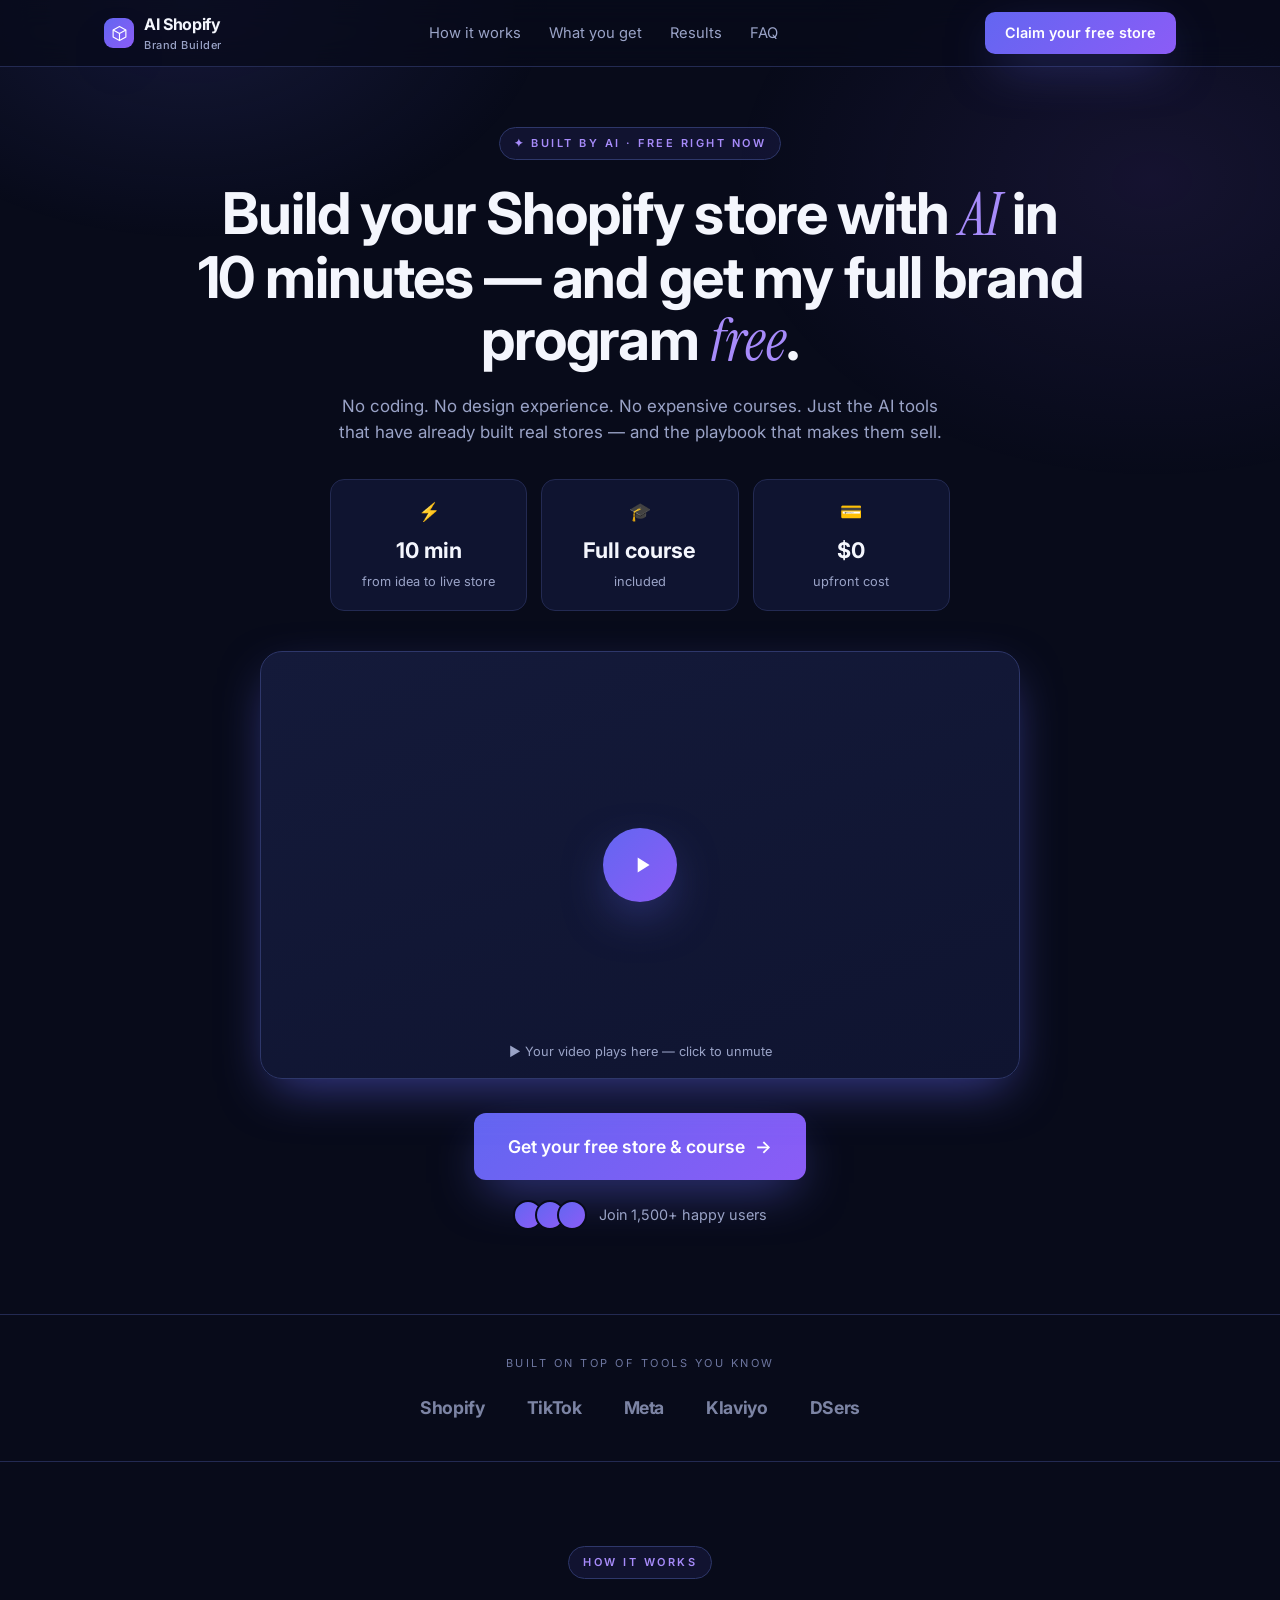
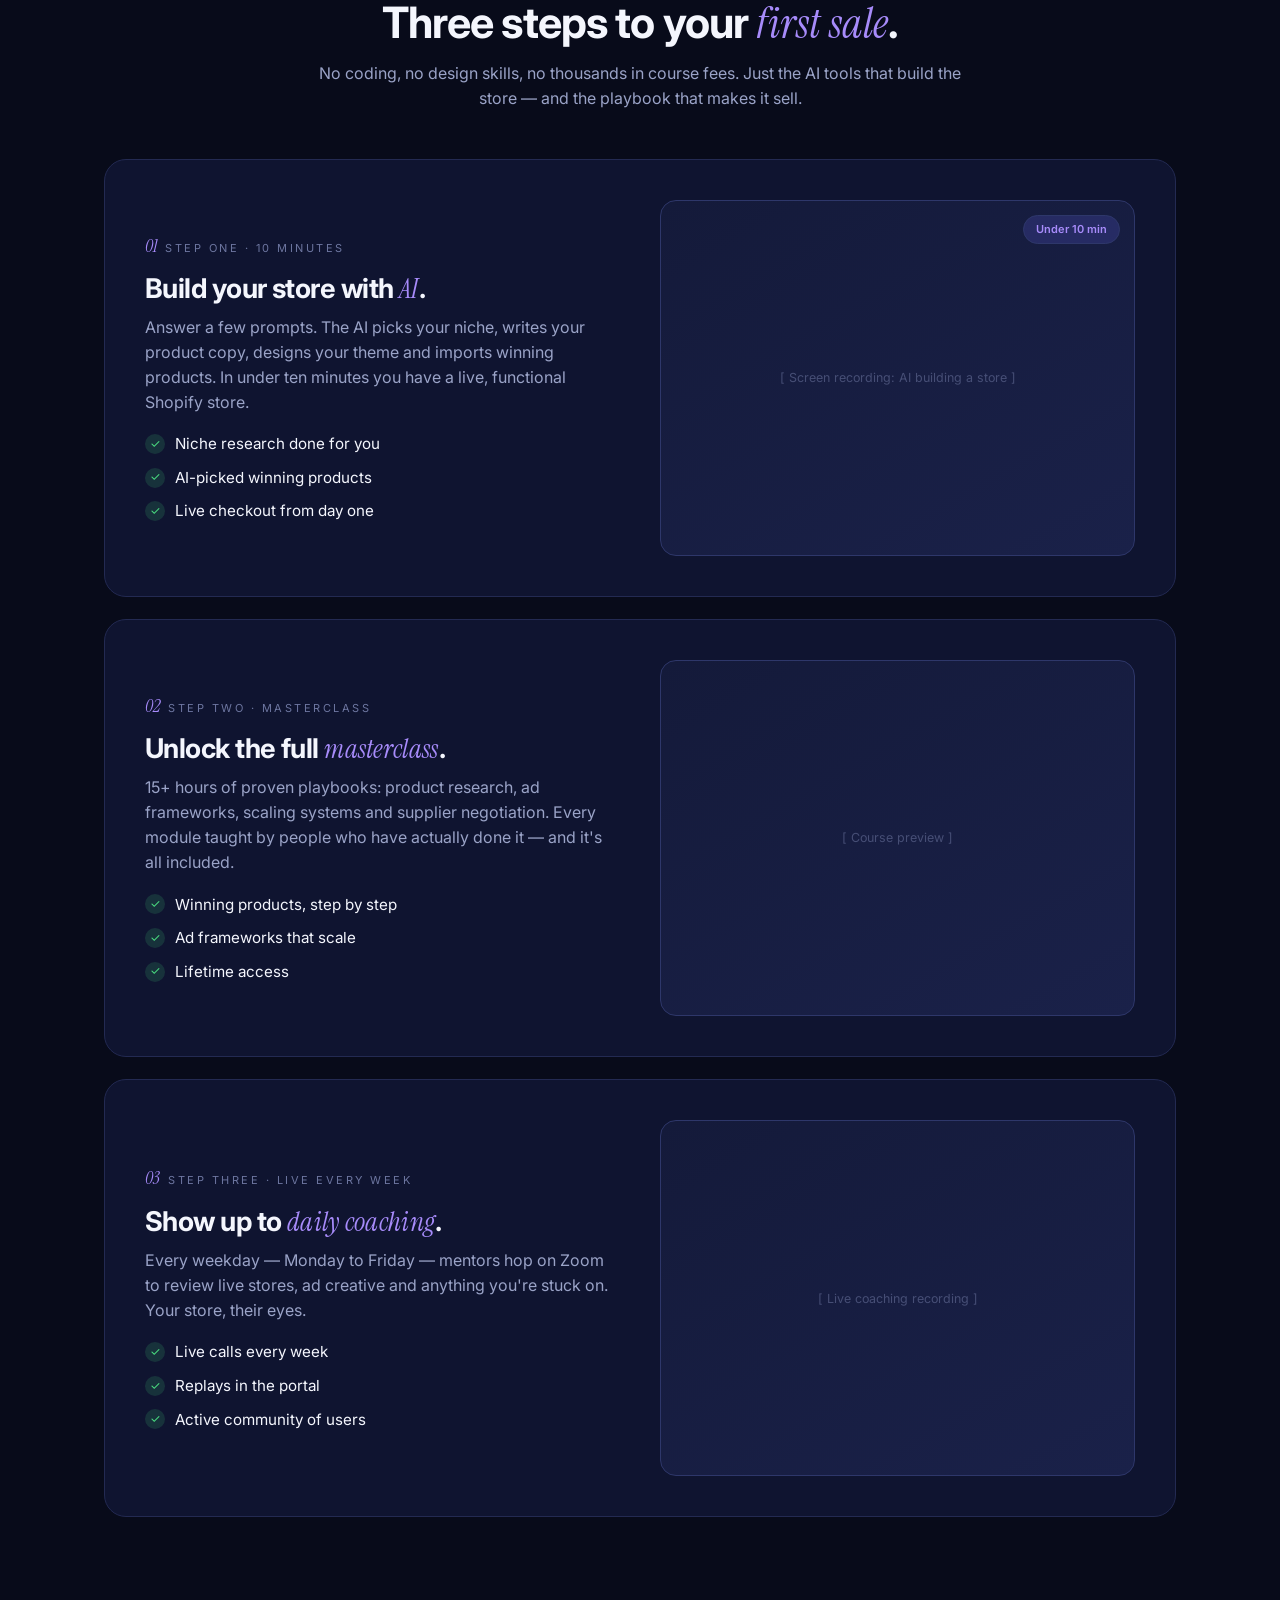
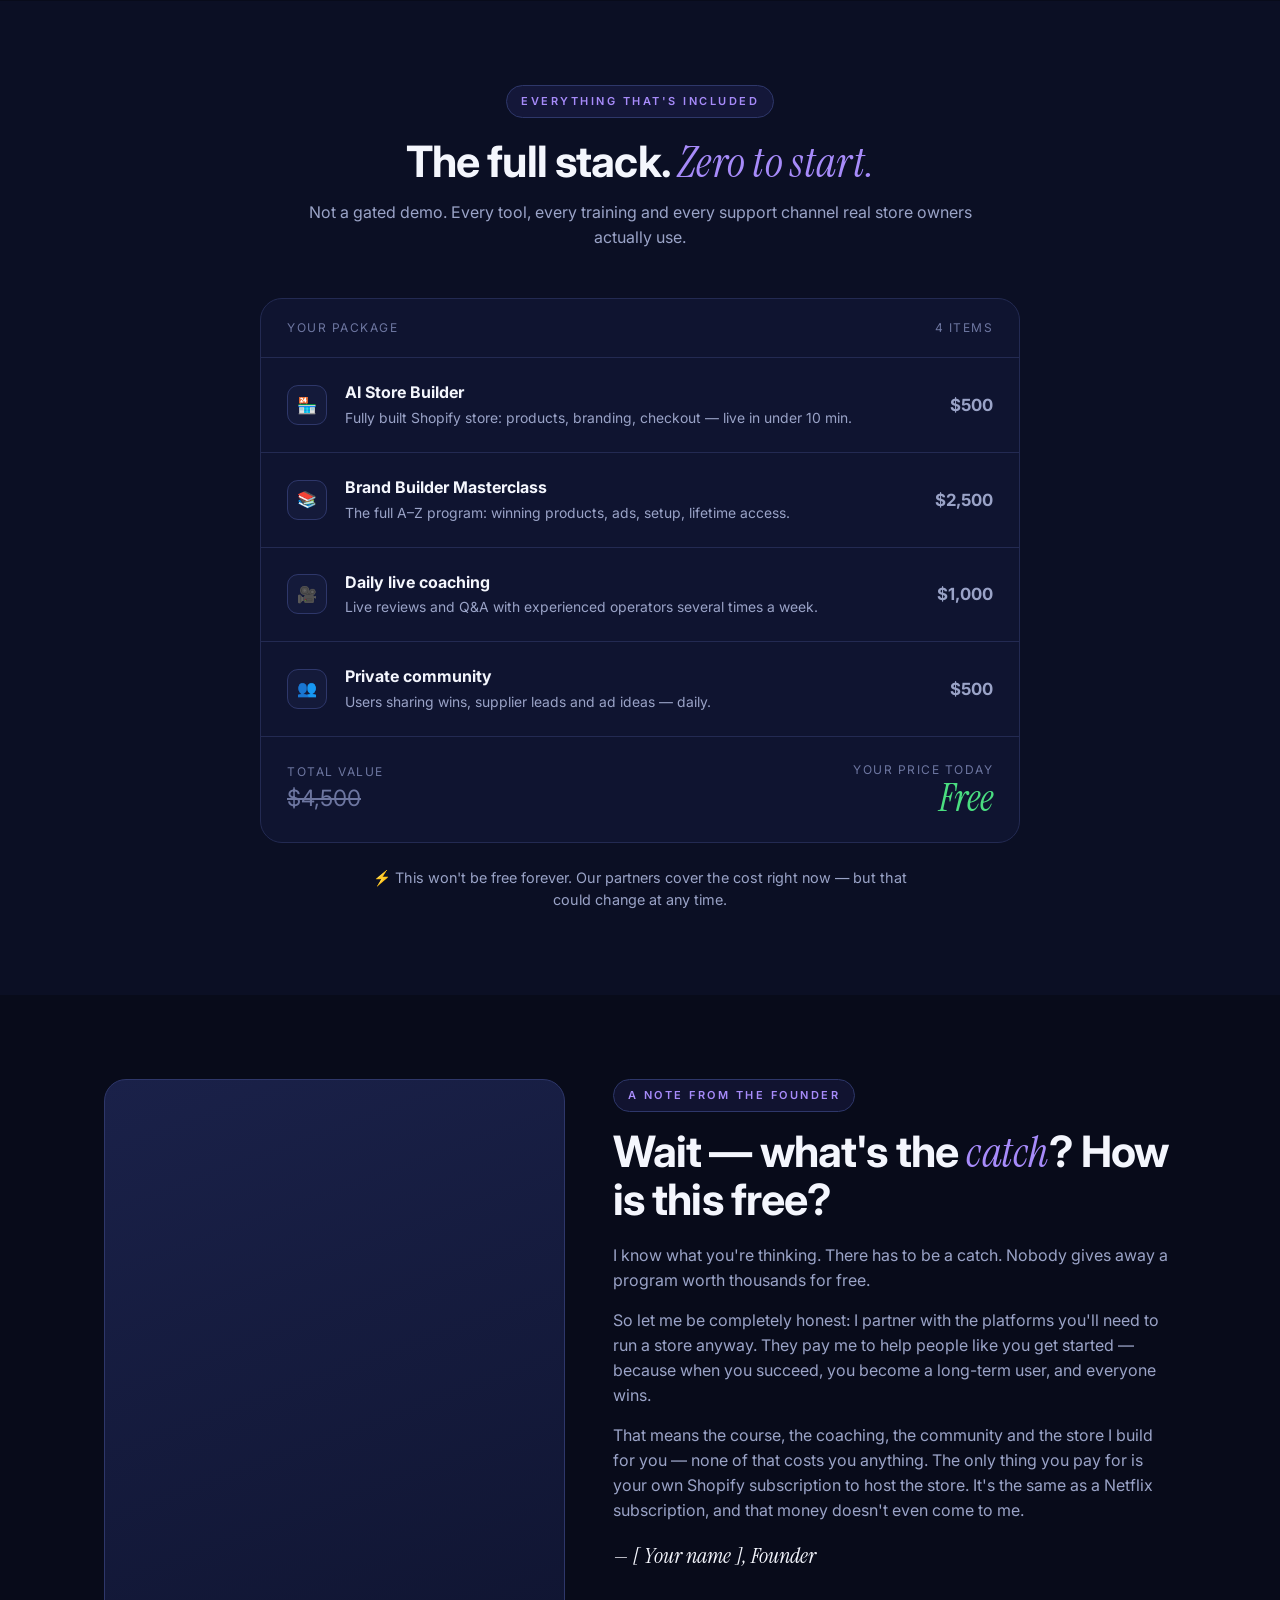
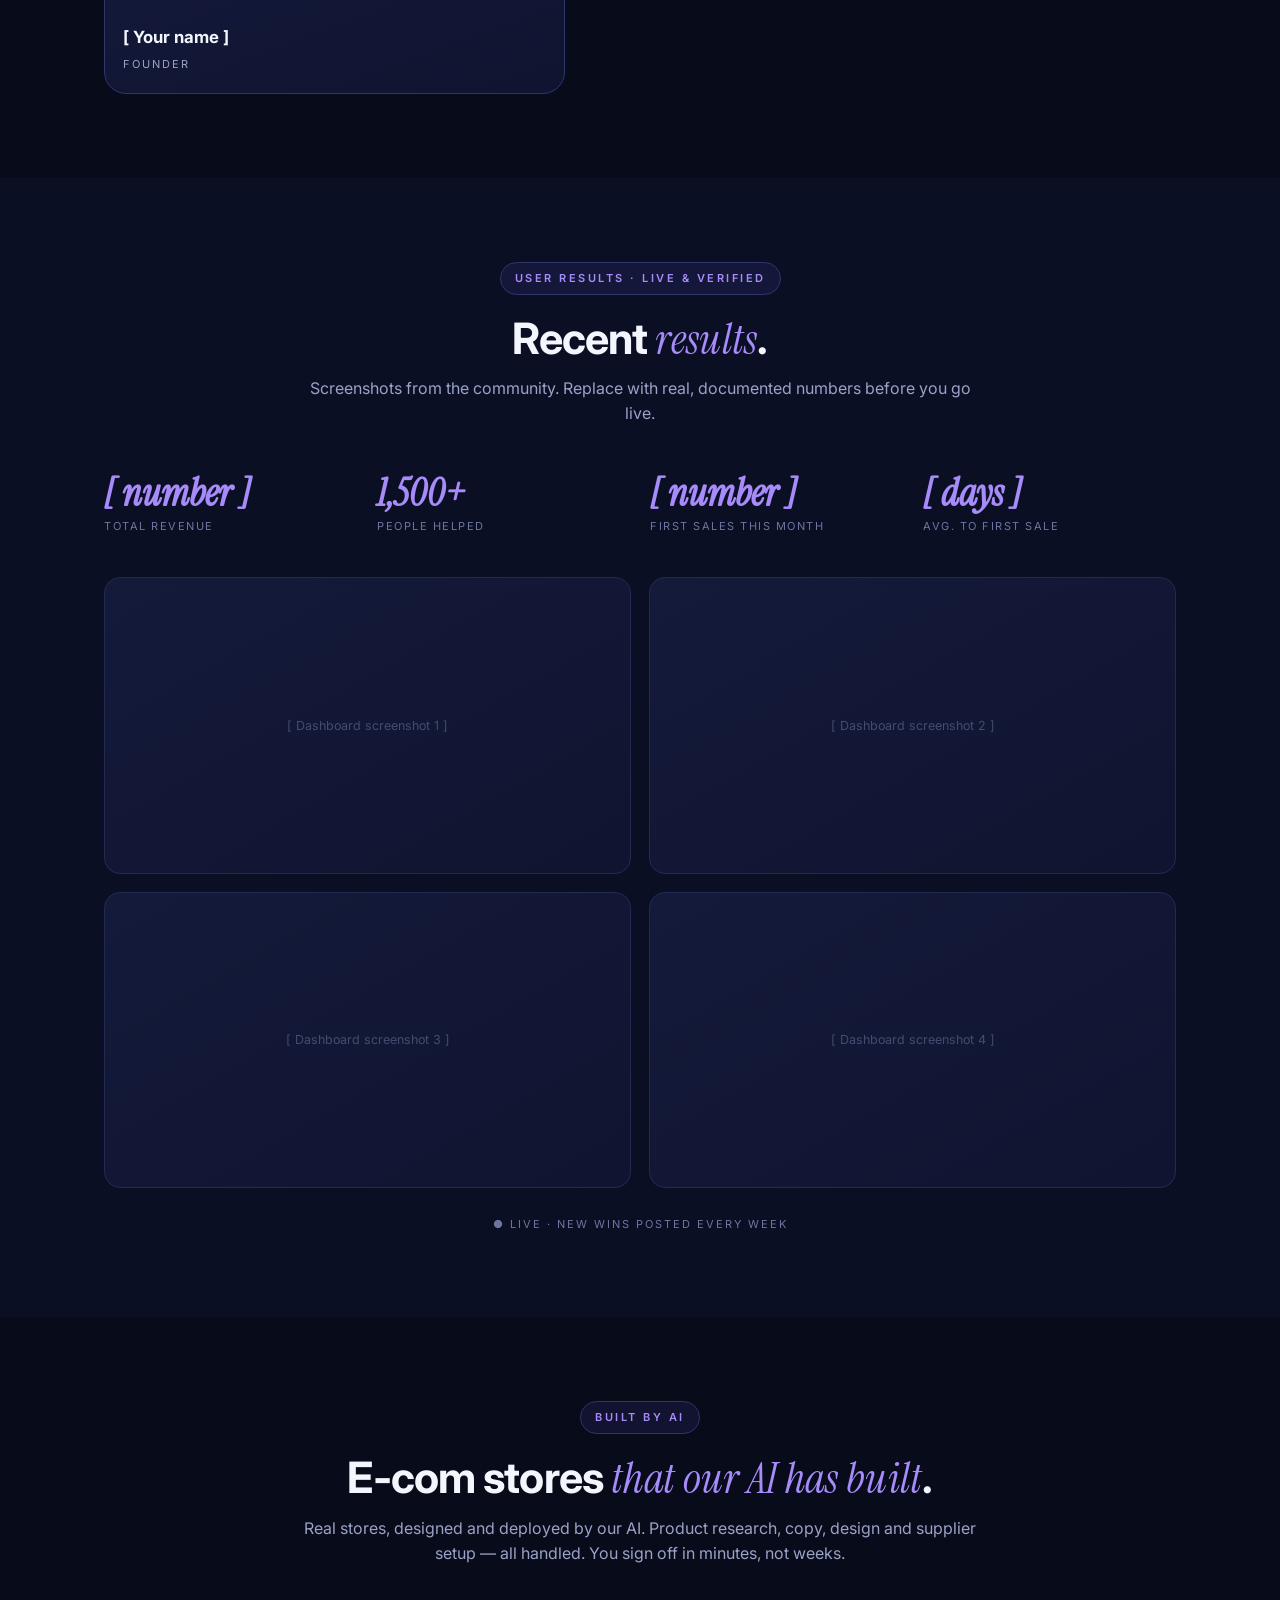
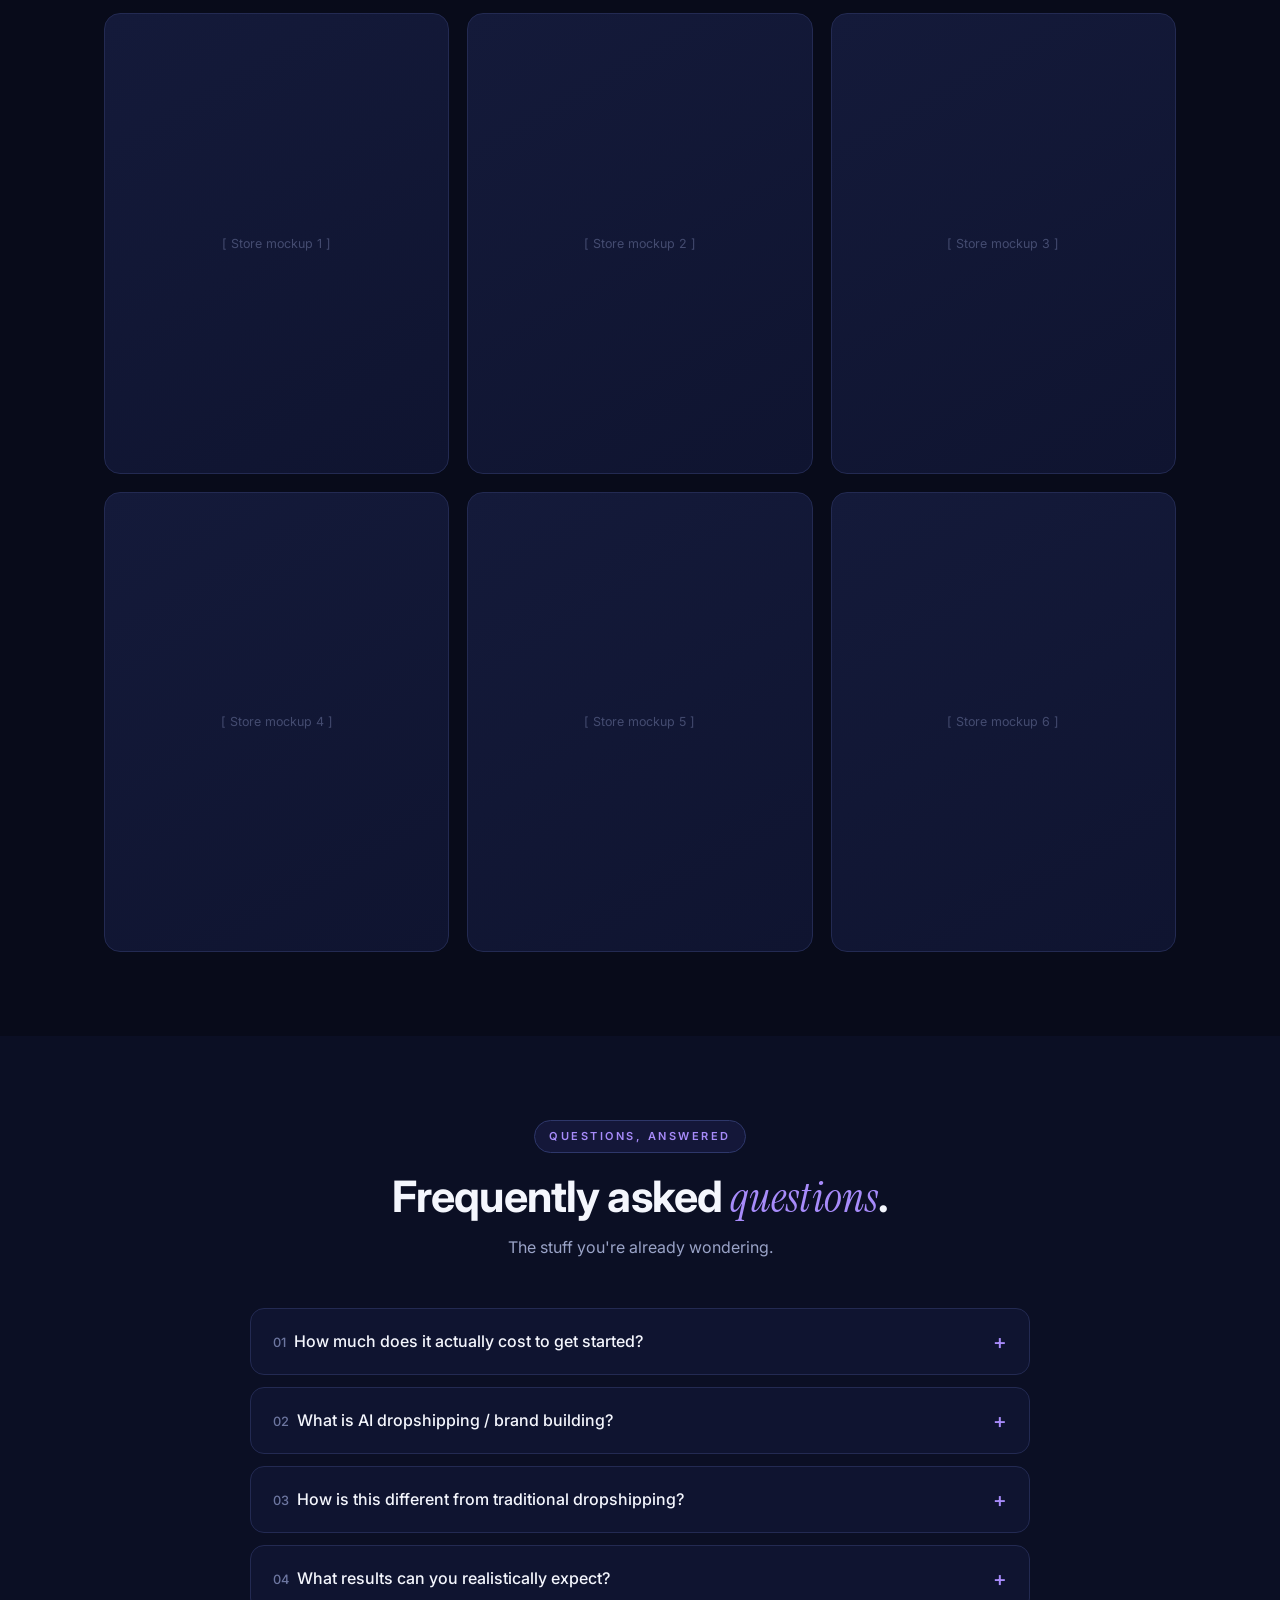
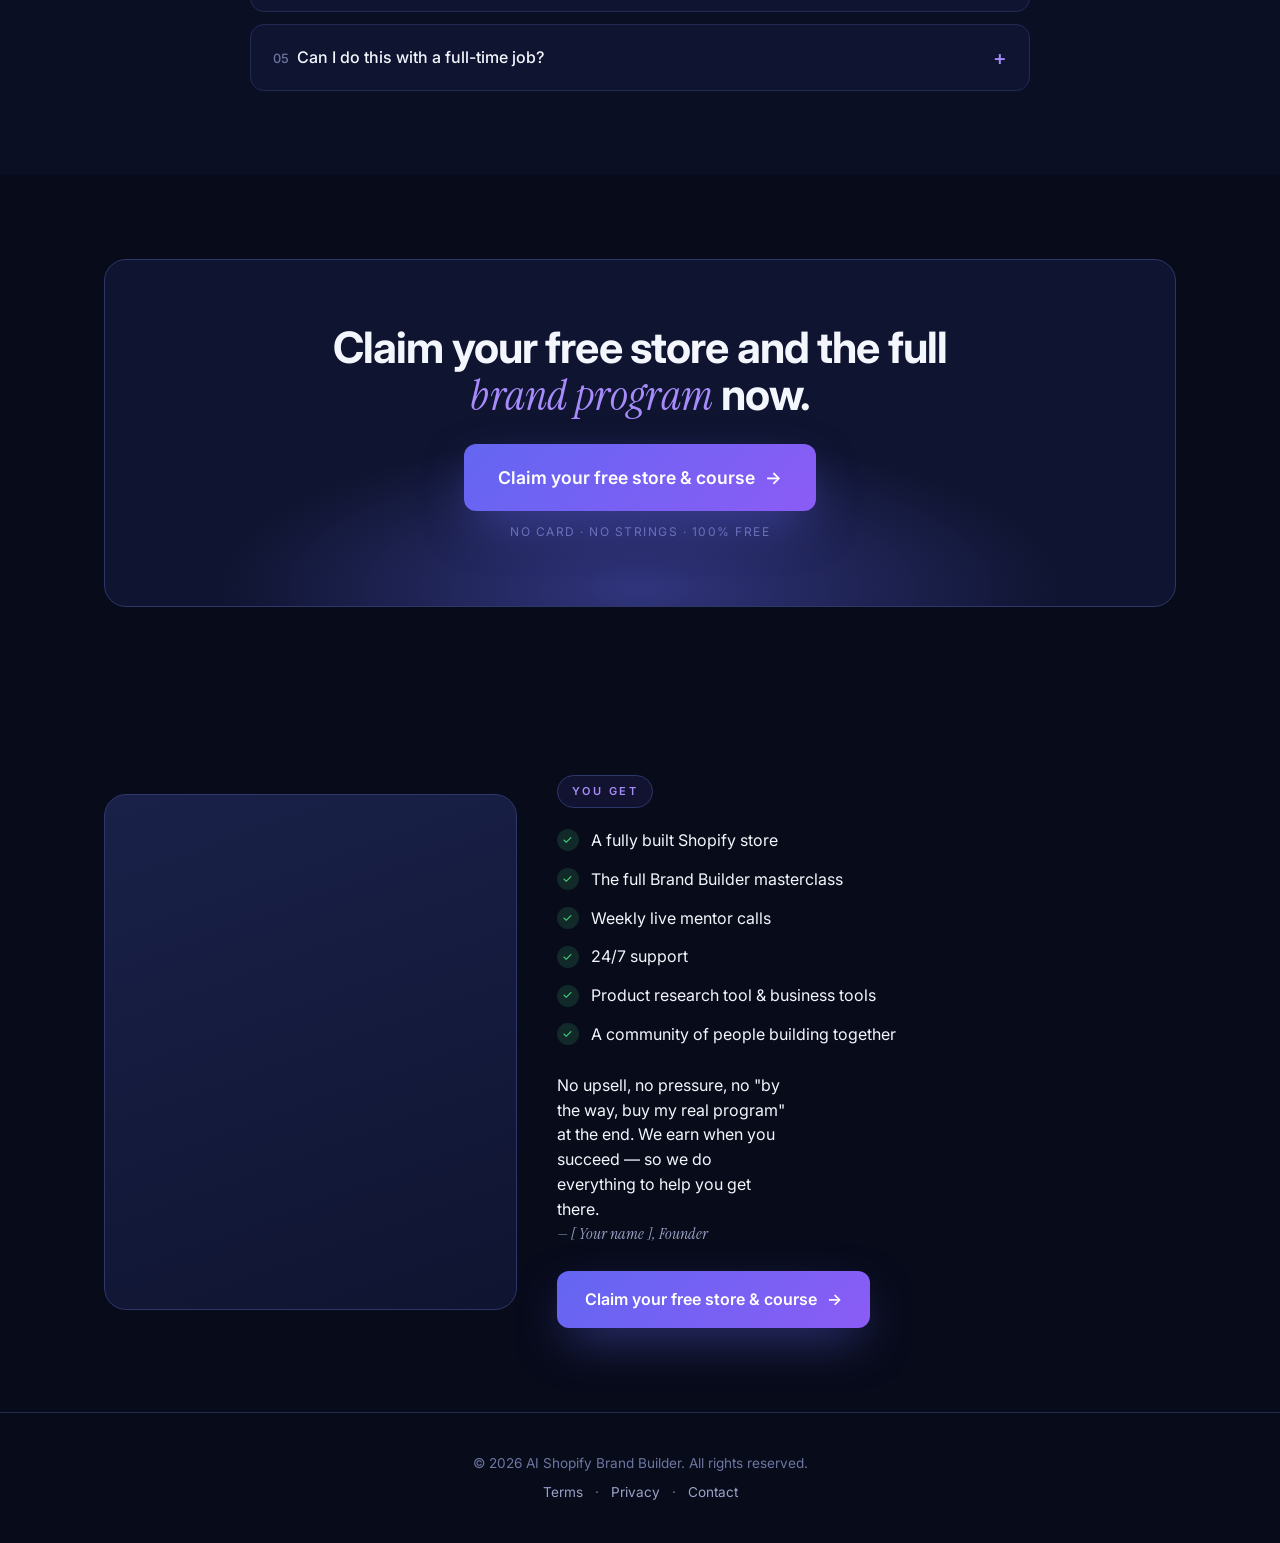
==== commit 9fe29863: "Add files via upload" ====
--- a/index.html
+++ b/index.html
@@ -1,10 +1,10 @@
 <!DOCTYPE html>
-<html lang="da">
+<html lang="en">
 <head>
   <meta charset="UTF-8" />
   <meta name="viewport" content="width=device-width, initial-scale=1.0" />
-  <title>AI Shopify Brand Builder — Byg din butik med AI på 10 minutter</title>
-  <meta name="description" content="Byg en færdig Shopify-butik med AI på under 10 minutter og få adgang til hele brand-programmet. Ingen kodning, ingen erfaring." />
+  <title>AI Shopify Brand Builder — Build your store with AI in 10 minutes</title>
+  <meta name="description" content="Build a finished Shopify store with AI in under 10 minutes and get access to the full brand program. No coding, no experience." />
   <link rel="preconnect" href="https://fonts.googleapis.com" />
   <link rel="preconnect" href="https://fonts.gstatic.com" crossorigin />
   <link href="https://fonts.googleapis.com/css2?family=Inter:wght@400;500;600;700&family=Instrument+Serif:ital@0;1&display=swap" rel="stylesheet" />
@@ -22,48 +22,48 @@
         <span>AI Shopify<br><small>Brand Builder</small></span>
       </a>
       <nav class="nav-links">
-        <a href="#how">Sådan virker det</a>
-        <a href="#included">Hvad du får</a>
-        <a href="#results">Resultater</a>
+        <a href="#how">How it works</a>
+        <a href="#included">What you get</a>
+        <a href="#results">Results</a>
         <a href="#faq">FAQ</a>
       </nav>
-      <a class="btn" href="#claim">Hent din gratis butik</a>
+      <a class="btn" href="#claim">Claim your free store</a>
     </div>
   </header>
 
   <!-- =============== HERO =============== -->
   <section class="hero">
     <div class="wrap">
-      <span class="eyebrow">🇩🇰 Bygget af AI · Gratis lige nu</span>
-      <h1>Byg din Shopify-butik med <em>AI</em> på 10 minutter — og få hele mit brand-program <em>gratis</em>.</h1>
-      <p class="lead">Ingen kodning. Ingen designerfaring. Ingen dyre kurser. Bare AI-værktøjerne der allerede har bygget rigtige butikker — og planen, der får dem til at sælge.</p>
+      <span class="eyebrow">✦ Built by AI · Free right now</span>
+      <h1>Build your Shopify store with <em>AI</em> in 10 minutes — and get my full brand program <em>free</em>.</h1>
+      <p class="lead">No coding. No design experience. No expensive courses. Just the AI tools that have already built real stores — and the playbook that makes them sell.</p>
 
       <div class="hero-stats">
         <div class="stat-chip">
           <div class="ico">⚡</div>
-          <b>10 min</b><span>fra idé til live butik</span>
+          <b>10 min</b><span>from idea to live store</span>
         </div>
         <div class="stat-chip">
           <div class="ico">🎓</div>
-          <b>Fuldt kursus</b><span>inkluderet</span>
+          <b>Full course</b><span>included</span>
         </div>
         <div class="stat-chip">
           <div class="ico">💳</div>
-          <b>0 kr.</b><span>upfront omkostning</span>
+          <b>$0</b><span>upfront cost</span>
         </div>
       </div>
 
       <!-- VSL: replace this block with your video embed (YouTube/Wistia/Vimeo iframe) -->
-      <div class="vsl" role="button" tabindex="0" aria-label="Afspil video" data-video>
+      <div class="vsl" role="button" tabindex="0" aria-label="Play video" data-video>
         <div class="play" aria-hidden="true"><svg viewBox="0 0 24 24" fill="#fff"><path d="M8 5v14l11-7L8 5Z"/></svg></div>
-        <div class="vsl-label">▶ Din video afspiller her — klik for lyd</div>
+        <div class="vsl-label">▶ Your video plays here — click to unmute</div>
       </div>
 
       <div class="hero-cta">
-        <a class="btn lg" href="#claim">Hent din gratis butik &amp; kursus <span class="arrow">→</span></a>
+        <a class="btn lg" href="#claim">Get your free store &amp; course <span class="arrow">→</span></a>
         <div class="social-proof">
           <div class="avatars" aria-hidden="true"><span></span><span></span><span></span></div>
-          <span>Sammen med 1.500+ tilfredse brugere</span>
+          <span>Join 1,500+ happy users</span>
         </div>
       </div>
     </div>
@@ -72,7 +72,7 @@
   <!-- =============== PARTNERS =============== -->
   <div class="partners">
     <div class="wrap">
-      <div class="label">Bygget oven på værktøjer du kender</div>
+      <div class="label">Built on top of tools you know</div>
       <!-- Only list partners you actually work with. These are placeholders. -->
       <div class="partner-row">
         <span>Shopify</span><span>TikTok</span><span>Meta</span><span>Klaviyo</span><span>DSers</span>
@@ -84,55 +84,55 @@
   <section id="how">
     <div class="wrap">
       <div class="section-head">
-        <span class="eyebrow">Sådan virker det</span>
-        <h2>Tre skridt til dit <em>første salg</em>.</h2>
-        <p>Ingen kodning, ingen designfærdigheder, ingen tusinder i kursuspenge. Bare AI-værktøjerne der bygger butikken — og playbooken der får den til at sælge.</p>
+        <span class="eyebrow">How it works</span>
+        <h2>Three steps to your <em>first sale</em>.</h2>
+        <p>No coding, no design skills, no thousands in course fees. Just the AI tools that build the store — and the playbook that makes it sell.</p>
       </div>
 
       <div class="steps">
         <!-- Step 1 -->
         <article class="step">
           <div class="step-body">
-            <div><span class="num">01</span><span class="kicker">Skridt et · 10 minutter</span></div>
-            <h3>Byg din butik med <em>AI</em>.</h3>
-            <p>Svar på et par spørgsmål. AI'en vælger din niche, skriver dine produkttekster, designer dit tema og importerer vindende produkter. På under ti minutter har du en live, funktionel Shopify-butik.</p>
+            <div><span class="num">01</span><span class="kicker">Step one · 10 minutes</span></div>
+            <h3>Build your store with <em>AI</em>.</h3>
+            <p>Answer a few prompts. The AI picks your niche, writes your product copy, designs your theme and imports winning products. In under ten minutes you have a live, functional Shopify store.</p>
             <ul class="checks">
-              <li><span class="tick">✓</span> Niche-research gjort for dig</li>
-              <li><span class="tick">✓</span> AI-udvalgte vindende produkter</li>
-              <li><span class="tick">✓</span> Live checkout fra dag ét</li>
+              <li><span class="tick">✓</span> Niche research done for you</li>
+              <li><span class="tick">✓</span> AI-picked winning products</li>
+              <li><span class="tick">✓</span> Live checkout from day one</li>
             </ul>
           </div>
-          <div class="step-media"><span class="badge">Under 10 min</span><span class="ph">[ Skærmoptagelse: AI der bygger butik ]</span></div>
+          <div class="step-media"><span class="badge">Under 10 min</span><span class="ph">[ Screen recording: AI building a store ]</span></div>
         </article>
 
         <!-- Step 2 -->
         <article class="step">
           <div class="step-body">
-            <div><span class="num">02</span><span class="kicker">Skridt to · masterclass</span></div>
-            <h3>Lås op for hele <em>masterclassen</em>.</h3>
-            <p>15+ timers gennemtestede playbooks: produktresearch, annonce-frameworks, skaleringssystemer og leverandørforhandling. Hvert modul undervist af folk der rent faktisk har gjort det — og det hele er inkluderet.</p>
+            <div><span class="num">02</span><span class="kicker">Step two · masterclass</span></div>
+            <h3>Unlock the full <em>masterclass</em>.</h3>
+            <p>15+ hours of proven playbooks: product research, ad frameworks, scaling systems and supplier negotiation. Every module taught by people who have actually done it — and it's all included.</p>
             <ul class="checks">
-              <li><span class="tick">✓</span> Vindende produkter, trin for trin</li>
-              <li><span class="tick">✓</span> Annonce-frameworks der skalerer</li>
-              <li><span class="tick">✓</span> Livstidsadgang</li>
+              <li><span class="tick">✓</span> Winning products, step by step</li>
+              <li><span class="tick">✓</span> Ad frameworks that scale</li>
+              <li><span class="tick">✓</span> Lifetime access</li>
             </ul>
           </div>
-          <div class="step-media"><span class="ph">[ Kursus-preview ]</span></div>
+          <div class="step-media"><span class="ph">[ Course preview ]</span></div>
         </article>
 
         <!-- Step 3 -->
         <article class="step">
           <div class="step-body">
-            <div><span class="num">03</span><span class="kicker">Skridt tre · live hver uge</span></div>
-            <h3>Mød op til <em>daglig coaching</em>.</h3>
-            <p>Hver hverdag — mandag til fredag — hopper mentorer på Zoom for at gennemgå live butikker, annoncemateriale og alt det du sidder fast i. Din butik, deres øjne.</p>
+            <div><span class="num">03</span><span class="kicker">Step three · live every week</span></div>
+            <h3>Show up to <em>daily coaching</em>.</h3>
+            <p>Every weekday — Monday to Friday — mentors hop on Zoom to review live stores, ad creative and anything you're stuck on. Your store, their eyes.</p>
             <ul class="checks">
-              <li><span class="tick">✓</span> Live calls hver uge</li>
-              <li><span class="tick">✓</span> Optagelser i portalen</li>
-              <li><span class="tick">✓</span> Aktivt community af brugere</li>
+              <li><span class="tick">✓</span> Live calls every week</li>
+              <li><span class="tick">✓</span> Replays in the portal</li>
+              <li><span class="tick">✓</span> Active community of users</li>
             </ul>
           </div>
-          <div class="step-media"><span class="ph">[ Live coaching-optagelse ]</span></div>
+          <div class="step-media"><span class="ph">[ Live coaching recording ]</span></div>
         </article>
       </div>
     </div>
@@ -142,47 +142,47 @@
   <section id="included" style="background: var(--bg-2);">
     <div class="wrap">
       <div class="section-head">
-        <span class="eyebrow">Alt der er inkluderet</span>
-        <h2>Hele pakken. <em>Fra nul til start.</em></h2>
-        <p>Ikke en låst demo. Hvert værktøj, hver træning og hver supportkanal som rigtige butiksejere bruger.</p>
+        <span class="eyebrow">Everything that's included</span>
+        <h2>The full stack. <em>Zero to start.</em></h2>
+        <p>Not a gated demo. Every tool, every training and every support channel real store owners actually use.</p>
       </div>
 
       <div class="stack-card">
-        <div class="stack-head"><span>Din pakke</span><span>4 dele</span></div>
+        <div class="stack-head"><span>Your package</span><span>4 items</span></div>
 
         <div class="stack-item">
           <span class="si-ico">🏪</span>
-          <div class="si-body"><b>AI Butiksbygger</b><span>Færdig Shopify-butik: produkter, branding, checkout — live på under 10 min.</span></div>
-          <span class="si-price">3.500 kr.</span>
+          <div class="si-body"><b>AI Store Builder</b><span>Fully built Shopify store: products, branding, checkout — live in under 10 min.</span></div>
+          <span class="si-price">$500</span>
         </div>
         <div class="stack-item">
           <span class="si-ico">📚</span>
-          <div class="si-body"><b>Brand Builder Masterclass</b><span>Det fulde A–Z program: vindende produkter, annoncer, opsætning, livstidsadgang.</span></div>
-          <span class="si-price">18.000 kr.</span>
+          <div class="si-body"><b>Brand Builder Masterclass</b><span>The full A–Z program: winning products, ads, setup, lifetime access.</span></div>
+          <span class="si-price">$2,500</span>
         </div>
         <div class="stack-item">
           <span class="si-ico">🎥</span>
-          <div class="si-body"><b>Daglig live coaching</b><span>Live reviews og Q&amp;A med erfarne operatører flere gange om ugen.</span></div>
-          <span class="si-price">7.000 kr.</span>
+          <div class="si-body"><b>Daily live coaching</b><span>Live reviews and Q&amp;A with experienced operators several times a week.</span></div>
+          <span class="si-price">$1,000</span>
         </div>
         <div class="stack-item">
           <span class="si-ico">👥</span>
-          <div class="si-body"><b>Privat community</b><span>Brugere der deler wins, leverandør-leads og annonce-idéer — dagligt.</span></div>
-          <span class="si-price">3.500 kr.</span>
+          <div class="si-body"><b>Private community</b><span>Users sharing wins, supplier leads and ad ideas — daily.</span></div>
+          <span class="si-price">$500</span>
         </div>
 
         <div class="stack-total">
           <div>
-            <div class="tl">Samlet værdi</div>
-            <div class="old">32.000 kr.</div>
+            <div class="tl">Total value</div>
+            <div class="old">$4,500</div>
           </div>
           <div style="text-align:right;">
-            <div class="tl">Din pris i dag</div>
-            <div class="free">Gratis</div>
-          </div>
-        </div>
-      </div>
-      <p class="stack-note">⚡ Det er ikke gratis for evigt. Vores partnere dækker omkostningen lige nu — men det kan ændre sig når som helst.</p>
+            <div class="tl">Your price today</div>
+            <div class="free">Free</div>
+          </div>
+        </div>
+      </div>
+      <p class="stack-note">⚡ This won't be free forever. Our partners cover the cost right now — but that could change at any time.</p>
     </div>
   </section>
 
@@ -190,47 +190,46 @@
   <section id="founder">
     <div class="wrap founder">
       <div class="founder-card">
-        <div class="tag"><b>[ Dit navn ]</b><span>Founder</span></div>
+        <div class="tag"><b>[ Your name ]</b><span>Founder</span></div>
       </div>
       <div class="founder-body">
-        <span class="eyebrow">En note fra founderen</span>
-        <h2>Vent — hvad er <em>haken</em>? Hvordan kan det være gratis?</h2>
-        <p>Jeg ved godt hvad du tænker. Der må være en hake. Ingen giver et program til titusindvis af kroner væk gratis.</p>
-        <p>Så lad mig være helt ærlig: jeg samarbejder med de platforme du alligevel skal bruge for at drive en butik. De betaler mig for at hjælpe folk som dig i gang — for når du får succes, bliver du en langvarig bruger, og alle vinder.</p>
-        <p>Det betyder at kurset, coachingen, communityet og butikken jeg bygger til dig — intet af det koster dig noget. Det eneste du betaler for er dit eget Shopify-abonnement til at hoste butikken. Det er præcis det samme som et Netflix-abonnement, og de penge kommer ikke engang til mig.</p>
-        <p class="signature">— [ Dit navn ], Founder</p>
+        <span class="eyebrow">A note from the founder</span>
+        <h2>Wait — what's the <em>catch</em>? How is this free?</h2>
+        <p>I know what you're thinking. There has to be a catch. Nobody gives away a program worth thousands for free.</p>
+        <p>So let me be completely honest: I partner with the platforms you'll need to run a store anyway. They pay me to help people like you get started — because when you succeed, you become a long-term user, and everyone wins.</p>
+        <p>That means the course, the coaching, the community and the store I build for you — none of that costs you anything. The only thing you pay for is your own Shopify subscription to host the store. It's the same as a Netflix subscription, and that money doesn't even come to me.</p>
+        <p class="signature">— [ Your name ], Founder</p>
       </div>
     </div>
   </section>
 
   <!-- =============== STUDENT RESULTS =============== -->
   <!--
-    ⚠️ VIGTIGT: Erstat tallene og screenshots herunder med RIGTIGE, dokumenterbare resultater.
-    Påstande om indtjening skal kunne bevises (Forbrugerombudsmanden / markedsføringsloven).
-    Lad felterne stå tomme indtil du har ægte data.
+    IMPORTANT: Replace the numbers and screenshots below with REAL, verifiable results.
+    Income claims must be provable. Leave the fields empty until you have genuine data.
   -->
   <section id="results" style="background: var(--bg-2);">
     <div class="wrap">
       <div class="section-head">
-        <span class="eyebrow">Bruger-resultater · live &amp; verificeret</span>
-        <h2>Seneste <em>resultater</em>.</h2>
-        <p>Skærmbilleder fra communityet. Erstat med rigtige, dokumenterede tal før du går live.</p>
+        <span class="eyebrow">User results · live &amp; verified</span>
+        <h2>Recent <em>results</em>.</h2>
+        <p>Screenshots from the community. Replace with real, documented numbers before you go live.</p>
       </div>
 
       <div class="result-stats">
-        <div class="rs"><b>[ tal ]</b><span>Samlet omsætning</span></div>
-        <div class="rs"><b>1.500+</b><span>Personer hjulpet</span></div>
-        <div class="rs"><b>[ tal ]</b><span>Første salg denne måned</span></div>
-        <div class="rs"><b>[ dage ]</b><span>Gns. til første salg</span></div>
+        <div class="rs"><b>[ number ]</b><span>Total revenue</span></div>
+        <div class="rs"><b>1,500+</b><span>People helped</span></div>
+        <div class="rs"><b>[ number ]</b><span>First sales this month</span></div>
+        <div class="rs"><b>[ days ]</b><span>Avg. to first sale</span></div>
       </div>
 
       <div class="result-grid">
-        <div class="result-shot"><span class="ph">[ Dashboard-screenshot 1 ]</span></div>
-        <div class="result-shot"><span class="ph">[ Dashboard-screenshot 2 ]</span></div>
-        <div class="result-shot"><span class="ph">[ Dashboard-screenshot 3 ]</span></div>
-        <div class="result-shot"><span class="ph">[ Dashboard-screenshot 4 ]</span></div>
-      </div>
-      <div class="result-caption">● Live · nye wins postet hver uge</div>
+        <div class="result-shot"><span class="ph">[ Dashboard screenshot 1 ]</span></div>
+        <div class="result-shot"><span class="ph">[ Dashboard screenshot 2 ]</span></div>
+        <div class="result-shot"><span class="ph">[ Dashboard screenshot 3 ]</span></div>
+        <div class="result-shot"><span class="ph">[ Dashboard screenshot 4 ]</span></div>
+      </div>
+      <div class="result-caption">● Live · new wins posted every week</div>
     </div>
   </section>
 
@@ -238,18 +237,18 @@
   <section id="stores">
     <div class="wrap">
       <div class="section-head">
-        <span class="eyebrow">Bygget af AI</span>
-        <h2>E-com butikker <em>som vores AI har bygget</em>.</h2>
-        <p>Rigtige butikker, designet og deployet af vores AI. Produktresearch, tekst, design og leverandør-opsætning — alt håndteret. Du godkender på minutter, ikke uger.</p>
+        <span class="eyebrow">Built by AI</span>
+        <h2>E-com stores <em>that our AI has built</em>.</h2>
+        <p>Real stores, designed and deployed by our AI. Product research, copy, design and supplier setup — all handled. You sign off in minutes, not weeks.</p>
       </div>
 
       <div class="store-grid">
-        <div class="store-shot"><span class="ph">[ Butik-mockup 1 ]</span></div>
-        <div class="store-shot"><span class="ph">[ Butik-mockup 2 ]</span></div>
-        <div class="store-shot"><span class="ph">[ Butik-mockup 3 ]</span></div>
-        <div class="store-shot"><span class="ph">[ Butik-mockup 4 ]</span></div>
-        <div class="store-shot"><span class="ph">[ Butik-mockup 5 ]</span></div>
-        <div class="store-shot"><span class="ph">[ Butik-mockup 6 ]</span></div>
+        <div class="store-shot"><span class="ph">[ Store mockup 1 ]</span></div>
+        <div class="store-shot"><span class="ph">[ Store mockup 2 ]</span></div>
+        <div class="store-shot"><span class="ph">[ Store mockup 3 ]</span></div>
+        <div class="store-shot"><span class="ph">[ Store mockup 4 ]</span></div>
+        <div class="store-shot"><span class="ph">[ Store mockup 5 ]</span></div>
+        <div class="store-shot"><span class="ph">[ Store mockup 6 ]</span></div>
       </div>
     </div>
   </section>
@@ -258,31 +257,31 @@
   <section id="faq" style="background: var(--bg-2);">
     <div class="wrap">
       <div class="section-head">
-        <span class="eyebrow">Spørgsmål, besvaret</span>
-        <h2>Ofte stillede <em>spørgsmål</em>.</h2>
-        <p>Det du sikkert allerede går og tænker.</p>
+        <span class="eyebrow">Questions, answered</span>
+        <h2>Frequently asked <em>questions</em>.</h2>
+        <p>The stuff you're already wondering.</p>
       </div>
 
       <div class="faq">
         <div class="faq-item">
-          <button class="faq-q"><span><span class="n">01</span> Hvad koster det egentlig at komme i gang?</span><span class="pm">+</span></button>
-          <div class="faq-a"><p>Selve programmet — butik, kursus, coaching og community — er gratis via vores partnere. Den eneste faste udgift er dit Shopify-abonnement til at hoste butikken, plus et annoncebudget du selv styrer, når du er klar til at markedsføre.</p></div>
-        </div>
-        <div class="faq-item">
-          <button class="faq-q"><span><span class="n">02</span> Hvad er AI-dropshipping / brand building?</span><span class="pm">+</span></button>
-          <div class="faq-a"><p>Det er at bruge AI til at gøre det tunge arbejde — finde produkter, skrive tekster, designe butikken — så du kan fokusere på at opbygge et rigtigt brand i stedet for at bruge uger på setup.</p></div>
-        </div>
-        <div class="faq-item">
-          <button class="faq-q"><span><span class="n">03</span> Hvordan adskiller det sig fra traditionel dropshipping?</span><span class="pm">+</span></button>
-          <div class="faq-a"><p>Traditionel dropshipping kræver at du selv gør alt manuelt. Her bygger AI'en fundamentet, og fokus er på at skabe et brand med genkøb — ikke bare enkeltsalg af tilfældige produkter.</p></div>
-        </div>
-        <div class="faq-item">
-          <button class="faq-q"><span><span class="n">04</span> Hvilke resultater kan man realistisk forvente?</span><span class="pm">+</span></button>
-          <div class="faq-a"><p>Ærligt: resultater varierer og afhænger af din indsats, dit budget og dit marked. De fleste bruger tid på at lære før de ser salg. Undgå at love bestemte indtægter — hold det realistisk.</p></div>
-        </div>
-        <div class="faq-item">
-          <button class="faq-q"><span><span class="n">05</span> Kan jeg gøre det ved siden af et fuldtidsjob?</span><span class="pm">+</span></button>
-          <div class="faq-a"><p>Ja. Setup tager minutter, og coaching-optagelser ligger i portalen, så du kan følge med i dit eget tempo. Mange starter ved siden af deres almindelige arbejde.</p></div>
+          <button class="faq-q"><span><span class="n">01</span> How much does it actually cost to get started?</span><span class="pm">+</span></button>
+          <div class="faq-a"><p>The program itself — store, course, coaching and community — is free through our partners. The only fixed cost is your Shopify subscription to host the store, plus an ad budget you control yourself once you're ready to market.</p></div>
+        </div>
+        <div class="faq-item">
+          <button class="faq-q"><span><span class="n">02</span> What is AI dropshipping / brand building?</span><span class="pm">+</span></button>
+          <div class="faq-a"><p>It's using AI to do the heavy lifting — finding products, writing copy, designing the store — so you can focus on building a real brand instead of spending weeks on setup.</p></div>
+        </div>
+        <div class="faq-item">
+          <button class="faq-q"><span><span class="n">03</span> How is this different from traditional dropshipping?</span><span class="pm">+</span></button>
+          <div class="faq-a"><p>Traditional dropshipping means doing everything manually. Here the AI builds the foundation, and the focus is on creating a brand with repeat customers — not just one-off sales of random products.</p></div>
+        </div>
+        <div class="faq-item">
+          <button class="faq-q"><span><span class="n">04</span> What results can you realistically expect?</span><span class="pm">+</span></button>
+          <div class="faq-a"><p>Honestly: results vary and depend on your effort, your budget and your market. Most people spend time learning before they see sales. Avoid promising specific earnings — keep it realistic.</p></div>
+        </div>
+        <div class="faq-item">
+          <button class="faq-q"><span><span class="n">05</span> Can I do this with a full-time job?</span><span class="pm">+</span></button>
+          <div class="faq-a"><p>Yes. Setup takes minutes, and coaching replays sit in the portal so you can follow along at your own pace. Many people start on the side of their regular work.</p></div>
         </div>
       </div>
     </div>
@@ -292,9 +291,9 @@
   <section id="claim">
     <div class="wrap">
       <div class="cta-band">
-        <h2>Hent din gratis butik og hele <em>brand-programmet</em> nu.</h2>
-        <a class="btn lg" href="secure-spot.html">Claim din gratis butik &amp; kursus <span class="arrow">→</span></a>
-        <div class="substack">Intet kort · ingen binding · 100% gratis</div>
+        <h2>Claim your free store and the full <em>brand program</em> now.</h2>
+        <a class="btn lg" href="secure-spot.html">Claim your free store &amp; course <span class="arrow">→</span></a>
+        <div class="substack">No card · no strings · 100% free</div>
       </div>
     </div>
   </section>
@@ -304,19 +303,19 @@
     <div class="wrap recap">
       <div class="recap-card"></div>
       <div>
-        <span class="eyebrow">Det får du</span>
+        <span class="eyebrow">You get</span>
         <ul>
-          <li><span class="tick">✓</span> En færdigbygget Shopify-butik</li>
-          <li><span class="tick">✓</span> Den fulde Brand Builder masterclass</li>
-          <li><span class="tick">✓</span> Ugentlige live mentor-calls</li>
+          <li><span class="tick">✓</span> A fully built Shopify store</li>
+          <li><span class="tick">✓</span> The full Brand Builder masterclass</li>
+          <li><span class="tick">✓</span> Weekly live mentor calls</li>
           <li><span class="tick">✓</span> 24/7 support</li>
-          <li><span class="tick">✓</span> Produktresearch-værktøj &amp; business-værktøjer</li>
-          <li><span class="tick">✓</span> Et community af folk der bygger sammen</li>
+          <li><span class="tick">✓</span> Product research tool &amp; business tools</li>
+          <li><span class="tick">✓</span> A community of people building together</li>
         </ul>
-        <p class="recap">Ingen upsell, intet pres, ingen "by the way, køb lige mit rigtige program" til sidst. Vi tjener når du får succes — så vi gør alt for at hjælpe dig i mål.</p>
-        <p class="signature">— [ Dit navn ], Founder</p>
+        <p class="recap">No upsell, no pressure, no "by the way, buy my real program" at the end. We earn when you succeed — so we do everything to help you get there.</p>
+        <p class="signature">— [ Your name ], Founder</p>
         <br>
-        <a class="btn" href="secure-spot.html">Claim din gratis butik &amp; kursus <span class="arrow">→</span></a>
+        <a class="btn" href="secure-spot.html">Claim your free store &amp; course <span class="arrow">→</span></a>
       </div>
     </div>
   </section>
@@ -324,8 +323,8 @@
   <!-- =============== FOOTER =============== -->
   <footer>
     <div class="wrap">
-      © 2026 AI Shopify Brand Builder. Alle rettigheder forbeholdes.
-      <div class="foot-links"><a href="#">Handelsbetingelser</a> · <a href="#">Privatliv</a> · <a href="#">Kontakt</a></div>
+      © 2026 AI Shopify Brand Builder. All rights reserved.
+      <div class="foot-links"><a href="#">Terms</a> · <a href="#">Privacy</a> · <a href="#">Contact</a></div>
     </div>
   </footer>
 
